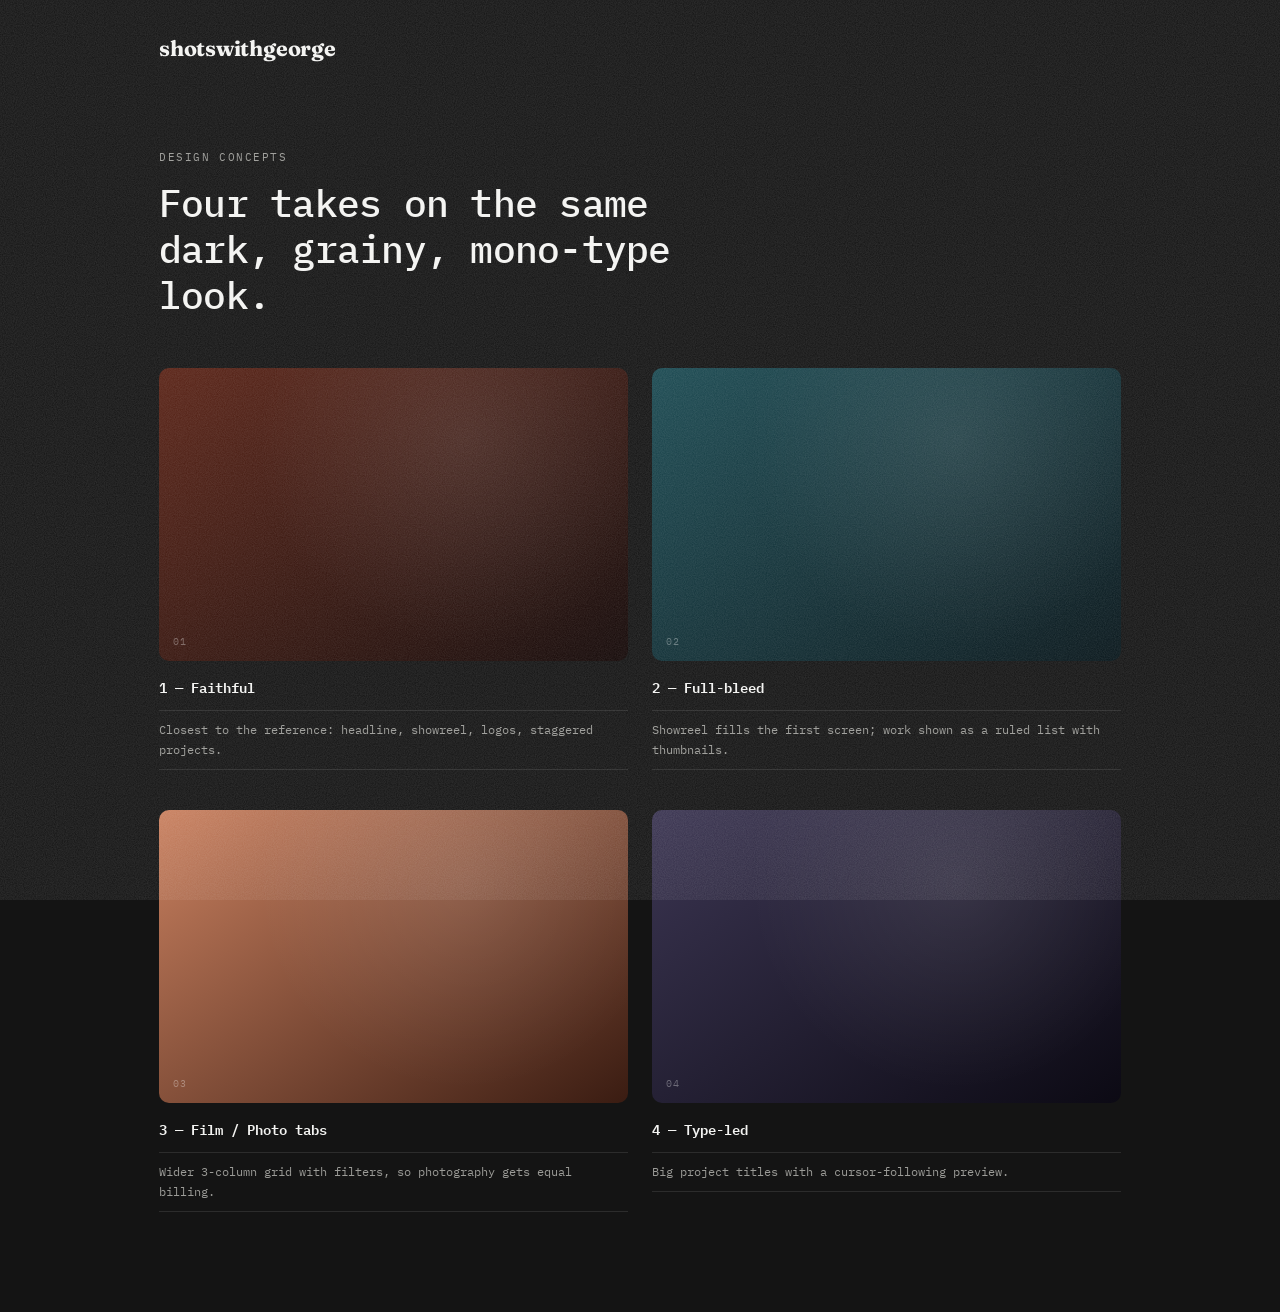
==== index.html @ 09ae3a99 "Rebuild concepts in the Sam Kolder visual language (grainy charcoal, mono type, showreel badge) Co-A" ====
<!doctype html><html lang="en"><head><meta charset="utf-8"><meta name="viewport" content="width=device-width,initial-scale=1"><title>shotswithgeorge — concepts</title><link rel="stylesheet" href="concepts/shared.css"><style>.c{display:grid;grid-template-columns:1fr 1fr;gap:40px 24px;margin:50px 0 100px}.c .ph{aspect-ratio:16/10}@media(max-width:700px){.c{grid-template-columns:1fr}}</style></head><body><div class="wrap"><header class="hdr"><span class="logo">shotswithgeorge</span></header>
<p class="eyebrow" style="margin-top:50px">Design concepts</p><h1 class="lede" style="margin-top:14px">Four takes on the same dark, grainy, mono-type look.</h1>
<div class="c">
<a class="card" href="concepts/1-faithful.html"><div class="ph c1"><em>01</em></div><h3>1 — Faithful</h3><p>Closest to the reference: headline, showreel, logos, staggered projects.</p></a>
<a class="card" href="concepts/2-fullbleed.html"><div class="ph c2"><em>02</em></div><h3>2 — Full-bleed</h3><p>Showreel fills the first screen; work shown as a ruled list with thumbnails.</p></a>
<a class="card" href="concepts/3-tabs.html"><div class="ph c3"><em>03</em></div><h3>3 — Film / Photo tabs</h3><p>Wider 3-column grid with filters, so photography gets equal billing.</p></a>
<a class="card" href="concepts/4-type-led.html"><div class="ph c5"><em>04</em></div><h3>4 — Type-led</h3><p>Big project titles with a cursor-following preview.</p></a></div></div></body></html>
---- concepts/shared.css ----
/* shotswithgeorge – tokens modelled on the Sam Kolder "Cinematic" look */
@import url('https://fonts.googleapis.com/css2?family=IBM+Plex+Mono:wght@400;500;600&family=Fraunces:opsz,wght@9..144,700&display=swap');
:root{
  --bg:#141414; --panel:#1f1f1f; --card:#262626; --fg:#f3f3f1; --muted:#9b9b97; --line:#2c2c2c;
  --accent:#6aadc9; --radius:10px; --mono:'IBM Plex Mono',ui-monospace,monospace; --serif:'Fraunces',Georgia,serif;
  --col:1010px;
}
*{box-sizing:border-box;margin:0;padding:0}
html{scroll-behavior:smooth}
body{background:var(--bg);color:var(--fg);font-family:var(--mono);font-size:14px;line-height:1.6;-webkit-font-smoothing:antialiased;position:relative}
/* film grain over everything */
body::before{content:"";position:fixed;inset:0;pointer-events:none;z-index:100;opacity:.14;mix-blend-mode:screen;
 background-image:url("data:image/svg+xml;utf8,<svg xmlns='http://www.w3.org/2000/svg' width='220' height='220'><filter id='n'><feTurbulence type='fractalNoise' baseFrequency='.9' numOctaves='2' stitchTiles='stitch'/><feColorMatrix values='0 0 0 0 1  0 0 0 0 1  0 0 0 0 1  0 0 0 .9 0'/></filter><rect width='100%' height='100%' filter='url(%23n)'/></svg>")}
a{color:inherit;text-decoration:none}
.wrap{max-width:var(--col);margin:0 auto;padding:0 24px}
.wide{max-width:1280px;margin:0 auto;padding:0 24px}
/* header */
.hdr{position:relative;z-index:20;display:flex;justify-content:space-between;align-items:center;padding:32px 0}
.logo{font-family:var(--serif);font-weight:700;font-size:1.35rem;letter-spacing:-.01em;text-transform:lowercase}
.nav{display:flex;align-items:center;gap:26px}
.nav a{font-size:.72rem;text-transform:uppercase;letter-spacing:.02em;font-weight:500}
.nav a:not(.pill):hover{color:var(--accent)}
.nav .rule{width:60px;height:1px;background:var(--line)}
.pill{background:var(--fg);color:#111;padding:10px 18px;border-radius:6px;font-size:.68rem!important;letter-spacing:.06em!important;transition:.25s}
.pill:hover{background:var(--accent)}
/* type */
.lede{font-size:clamp(1.5rem,3.4vw,2.35rem);line-height:1.22;font-weight:500;letter-spacing:-.02em;max-width:24ch}
.meta{display:flex;align-items:center;gap:22px;color:var(--fg);font-size:.72rem;margin-top:60px;flex-wrap:wrap}
.meta i{display:block;width:60px;height:1px;background:var(--line)}
.eyebrow{font-size:.7rem;text-transform:uppercase;letter-spacing:.14em;color:var(--muted)}
/* media placeholders (swap for <img>/<video>) */
.ph{position:relative;border-radius:var(--radius);overflow:hidden;background:linear-gradient(145deg,var(--c1,#3a1d14),var(--c2,#0c0706))}
.ph::after{content:"";position:absolute;inset:0;background:radial-gradient(circle at 65% 25%,rgba(255,255,255,.09),transparent 55%)}
.ph em{position:absolute;left:14px;bottom:12px;z-index:2;font-style:normal;font-size:.6rem;letter-spacing:.14em;text-transform:uppercase;color:#ffffff55}
.c1{--c1:#5a2316;--c2:#120706}.c2{--c1:#1b4a52;--c2:#07151a}.c3{--c1:#c9805f;--c2:#3a1c12}.c4{--c1:#3a4a3a;--c2:#0c110c}.c5{--c1:#3b3552;--c2:#0c0a14}.c6{--c1:#6a5a3a;--c2:#14100a}
/* showreel badge */
.badge{position:absolute;left:50%;top:50%;width:150px;height:150px;transform:translate(-50%,-50%);z-index:3;display:grid;place-items:center;border-radius:50%;background:var(--accent);box-shadow:0 0 60px rgba(106,173,201,.25);transition:transform .4s}
.reel:hover .badge{transform:translate(-50%,-50%) scale(1.08)}
.badge svg{position:absolute;inset:0;animation:spin 14s linear infinite}
.badge text{font-family:var(--mono);font-size:10.5px;letter-spacing:.17em;fill:#0e2a36;text-transform:uppercase;font-weight:500}
.badge b{width:0;height:0;border-left:11px solid #0e2a36;border-top:7px solid transparent;border-bottom:7px solid transparent;margin-left:3px}
@keyframes spin{to{transform:rotate(360deg)}}
/* logos */
.logos{display:flex;justify-content:center;align-items:center;gap:0;flex-wrap:wrap;padding:100px 0}
.logos span{font-weight:600;letter-spacing:.08em;text-transform:uppercase;font-size:.95rem;padding:0 30px;position:relative}
.logos span+span::before{content:"";position:absolute;left:-18px;top:50%;width:36px;height:1px;background:var(--line)}
/* project cards: image + hairline-ruled meta rows */
.card{display:block}
.card .ph{aspect-ratio:16/9;transition:transform .5s cubic-bezier(.2,.7,.2,1)}
.card:hover .ph{transform:translateY(-4px)}
.card h3{font-weight:600;font-size:.9rem;margin-top:14px;padding-bottom:12px;border-bottom:1px solid var(--line)}
.card p{font-size:.78rem;color:var(--muted);padding:9px 0;border-bottom:1px solid var(--line)}
.stagger{display:grid;grid-template-columns:1fr 1fr;gap:0 60px;align-items:start}
.stagger .card:nth-child(even){margin-top:50px}
.stagger .card{margin-bottom:60px}
/* services */
.svc{display:grid;grid-template-columns:1fr 1fr;gap:16px}
.svc>div{background:var(--panel);border-radius:var(--radius);padding:34px}
.svc h3{font-size:1.15rem;font-weight:600;margin:14px 0 10px;letter-spacing:-.01em}
.svc p{color:var(--muted);font-size:.82rem;margin-bottom:18px}
.svc ul{list-style:none}.svc li{font-size:.78rem;padding:9px 0;border-top:1px solid var(--line);display:flex;gap:10px}
.svc li::before{content:"+";color:var(--accent)}
/* CTA */
.cta{position:relative;border-radius:var(--radius);overflow:hidden;min-height:440px;display:flex;flex-direction:column;justify-content:space-between;align-items:center;text-align:center;padding:44px 24px;--c1:#18444b;--c2:#050e10}
.cta>*{position:relative;z-index:2}
.cta h2{font-size:clamp(1.8rem,4.4vw,3.2rem);font-weight:500;letter-spacing:-.03em;line-height:1.1;margin:18px 0 26px}
.stats{display:flex;gap:30px;align-items:baseline;justify-content:center;flex-wrap:wrap}
.stats b{font-size:1.9rem;font-weight:500;margin-right:10px}.stats span{font-size:.72rem;color:var(--muted)}
.socials{display:flex;justify-content:center;align-items:center;gap:36px;padding:70px 0 90px;font-size:.78rem}
.socials i{width:60px;height:1px;background:var(--line)}
/* footer */
footer{background:var(--panel);padding:56px 0 40px}
.frow{display:flex;justify-content:space-between;align-items:center;gap:20px;flex-wrap:wrap}
.fbox{background:var(--card);border-radius:var(--radius);padding:44px 56px;margin-top:50px;display:flex;justify-content:space-between;align-items:center;font-size:.76rem;flex-wrap:wrap;gap:16px}
.back{position:fixed;left:50%;bottom:16px;transform:translateX(-50%);z-index:120;font-size:.62rem;text-transform:uppercase;letter-spacing:.14em;background:#fff;color:#000;padding:9px 16px;border-radius:99px}
@media(max-width:760px){.stagger,.svc{grid-template-columns:1fr}.stagger .card:nth-child(even){margin-top:0}.nav .rule,.nav a:not(.pill){display:none}.nav a.pill{display:inline-block}.fbox{padding:30px}.logos span+span::before{display:none}}
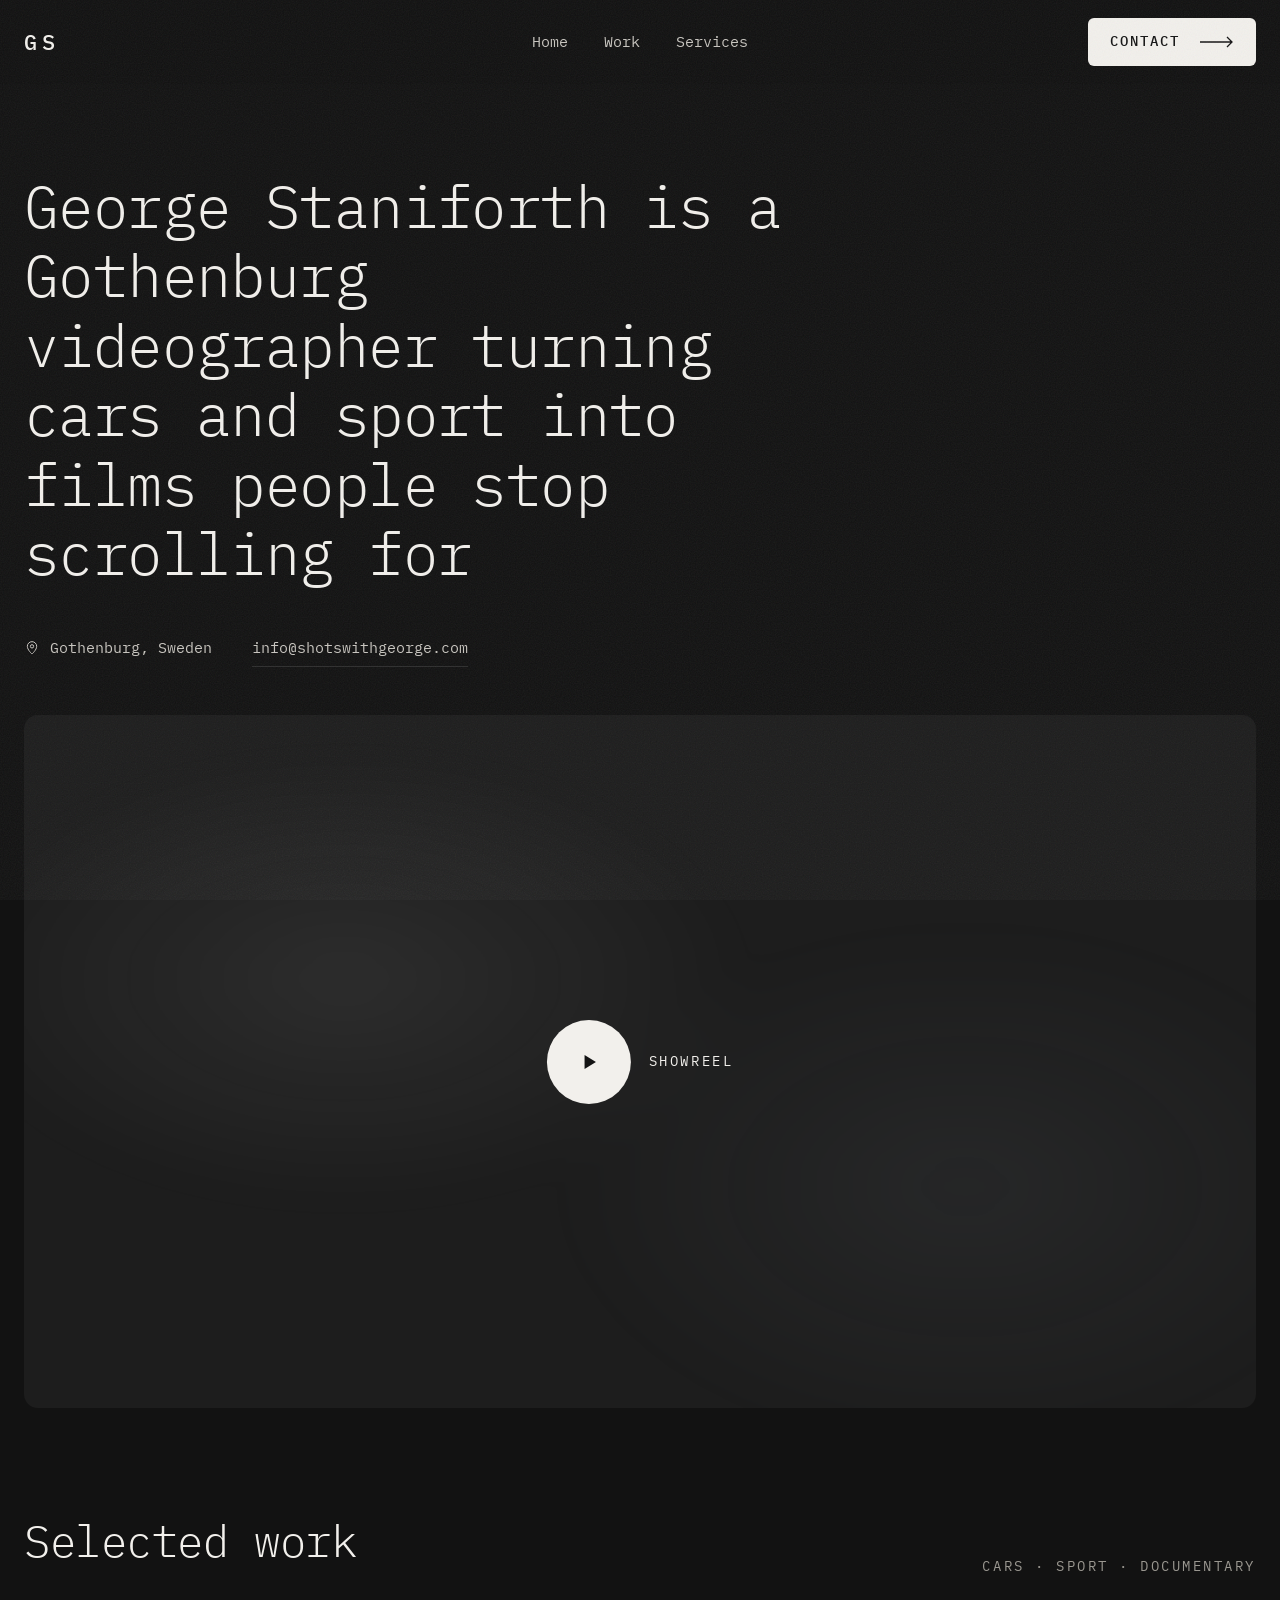
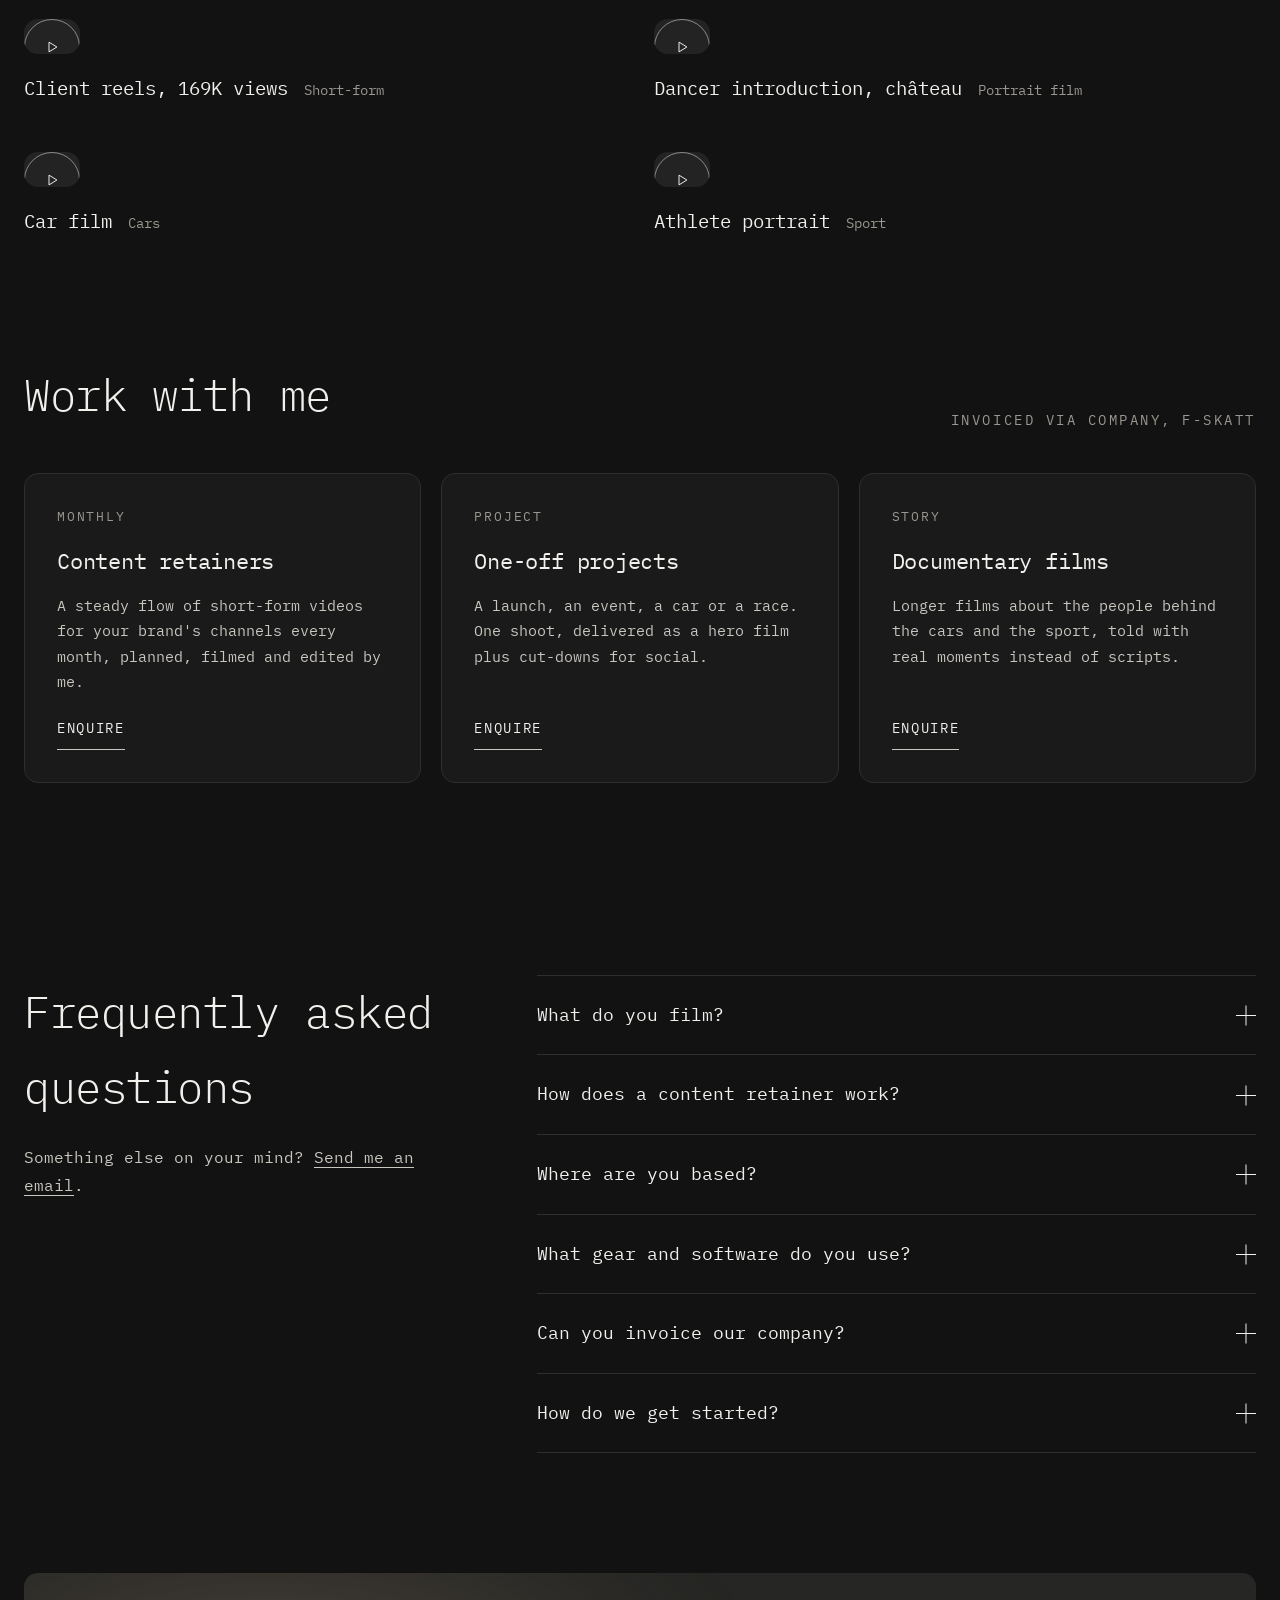
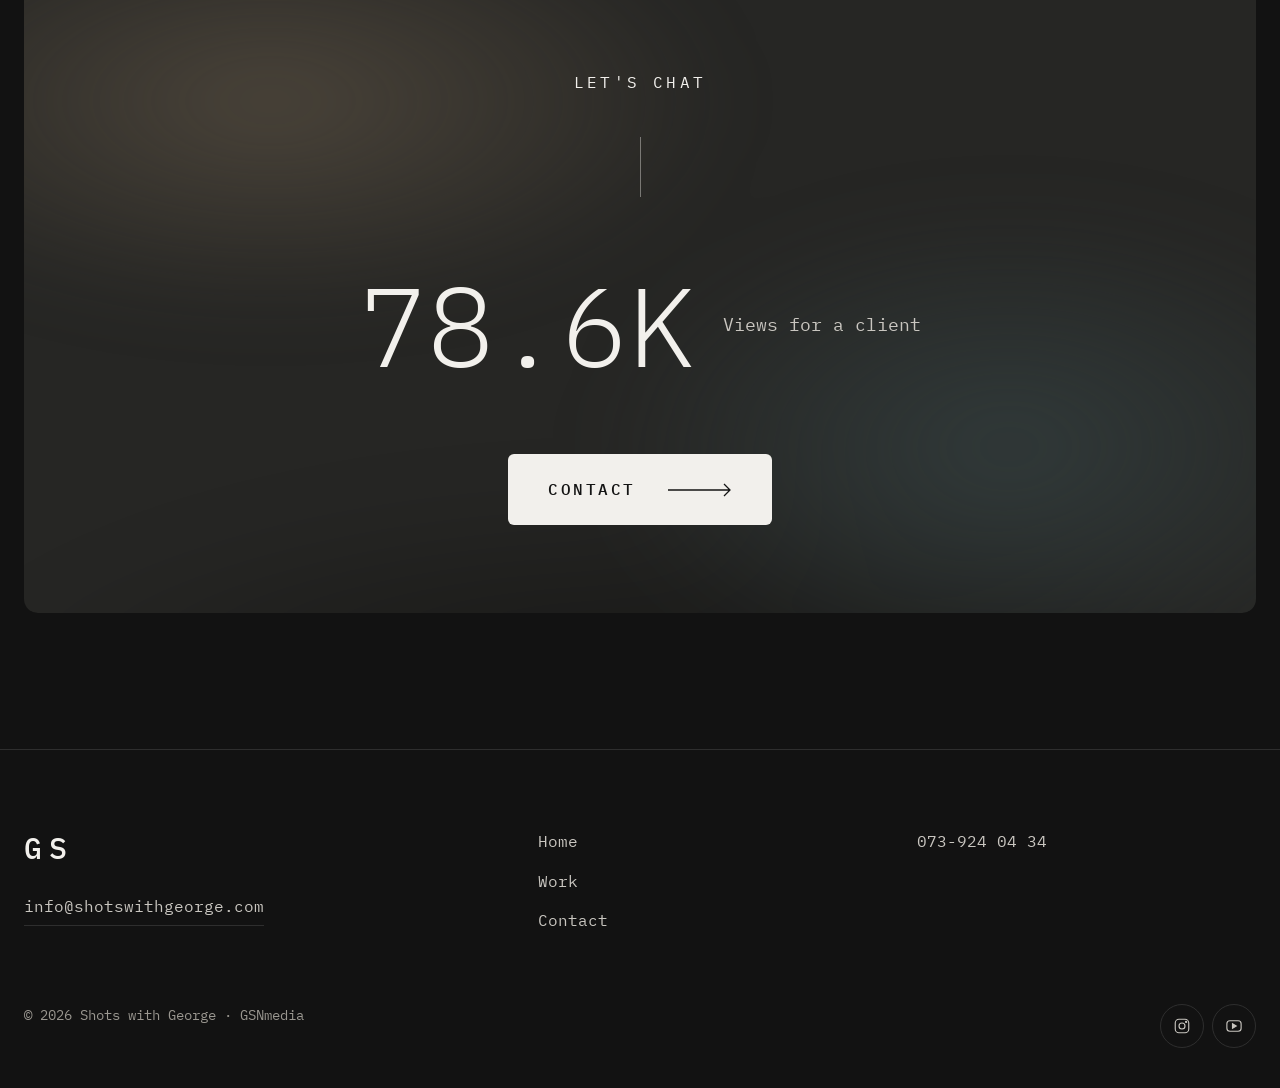
==== commit b5c43353: "Use the chosen design as the site: single-page index.html, remove concept pages Co-Authored-By: Clau" ====
--- a/index.html
+++ b/index.html
@@ -1,7 +1,297 @@
-<!doctype html><html lang="en"><head><meta charset="utf-8"><meta name="viewport" content="width=device-width,initial-scale=1"><title>shotswithgeorge — concepts</title><link rel="stylesheet" href="concepts/shared.css"><style>.c{display:grid;grid-template-columns:1fr 1fr;gap:40px 24px;margin:50px 0 100px}.c .ph{aspect-ratio:16/10}@media(max-width:700px){.c{grid-template-columns:1fr}}</style></head><body><div class="wrap"><header class="hdr"><span class="logo">shotswithgeorge</span></header>
-<p class="eyebrow" style="margin-top:50px">Design concepts</p><h1 class="lede" style="margin-top:14px">Four takes on the same dark, grainy, mono-type look.</h1>
-<div class="c">
-<a class="card" href="concepts/1-faithful.html"><div class="ph c1"><em>01</em></div><h3>1 — Faithful</h3><p>Closest to the reference: headline, showreel, logos, staggered projects.</p></a>
-<a class="card" href="concepts/2-fullbleed.html"><div class="ph c2"><em>02</em></div><h3>2 — Full-bleed</h3><p>Showreel fills the first screen; work shown as a ruled list with thumbnails.</p></a>
-<a class="card" href="concepts/3-tabs.html"><div class="ph c3"><em>03</em></div><h3>3 — Film / Photo tabs</h3><p>Wider 3-column grid with filters, so photography gets equal billing.</p></a>
-<a class="card" href="concepts/4-type-led.html"><div class="ph c5"><em>04</em></div><h3>4 — Type-led</h3><p>Big project titles with a cursor-following preview.</p></a></div></div></body></html>
+<!doctype html>
+<html lang="en">
+<head>
+<meta charset="utf-8">
+<meta name="viewport" content="width=device-width, initial-scale=1, viewport-fit=cover">
+<title>Shots with George — George Staniforth, videographer</title>
+<meta name="description" content="George Staniforth is a videographer in Gothenburg making short-form and documentary films for car and sport brands.">
+<link rel="preconnect" href="https://fonts.googleapis.com">
+<link rel="preconnect" href="https://fonts.gstatic.com" crossorigin>
+<link href="https://fonts.googleapis.com/css2?family=IBM+Plex+Mono:wght@300;400;500&display=swap" rel="stylesheet">
+<style>
+:root{
+  --bg:#121212; --panel:#1a1a1a; --tile:#232323; --line:#2e2e2e;
+  --white:#f2f0ec; --soft:#c9c6c0; --muted:#9a9790;
+  --mono:'IBM Plex Mono', ui-monospace, 'SF Mono', Menlo, Consolas, monospace;
+  --r:14px;
+  box-sizing:border-box;
+  padding-top:env(safe-area-inset-top,0px);
+  padding-bottom:env(safe-area-inset-bottom,0px);
+  color-scheme:dark;
+}
+*,*::before,*::after{box-sizing:inherit}
+html{scroll-behavior:smooth;scroll-padding-top:calc(88px + env(safe-area-inset-top,0px))}
+body{margin:0;background:var(--bg);color:var(--white);font-family:var(--mono);font-weight:400;font-size:16px;line-height:1.7;-webkit-font-smoothing:antialiased}
+/* film grain over the whole page */
+body::before{content:"";position:fixed;inset:0;pointer-events:none;z-index:100;opacity:.07;background-image:url("data:image/svg+xml,%3Csvg xmlns='http://www.w3.org/2000/svg' width='180' height='180'%3E%3Cfilter id='n'%3E%3CfeTurbulence type='fractalNoise' baseFrequency='.85' numOctaves='2'/%3E%3C/filter%3E%3Crect width='100%25' height='100%25' filter='url(%23n)'/%3E%3C/svg%3E")}
+a{color:inherit;text-decoration:none}
+:focus-visible{outline:1px solid var(--white);outline-offset:4px}
+.wrap{width:min(1280px,100% - 48px);margin-inline:auto}
+h1,h2,h3{font-weight:400;margin:0;letter-spacing:-.01em}
+section{padding:96px 0}
+.eyebrow{font-size:14px;letter-spacing:.18em;text-transform:uppercase;color:var(--muted)}
+
+/* header */
+.top{position:sticky;top:0;z-index:40;background:rgba(18,18,18,.88);backdrop-filter:blur(10px);padding-top:env(safe-area-inset-top,0px)}
+.top .wrap{height:84px;display:grid;grid-template-columns:1fr auto 1fr;align-items:center}
+.logo{font-size:22px;font-weight:500;letter-spacing:.24em;justify-self:start}
+.menu{display:flex;gap:36px;font-size:15px}
+.menu a{padding:12px 0;color:var(--soft)}
+.menu a:hover{color:var(--white)}
+.btn-white{justify-self:end;display:inline-flex;align-items:center;gap:20px;min-height:46px;padding:12px 22px;background:var(--white);color:#141414;border-radius:6px;font-size:14px;font-weight:500;letter-spacing:.14em;text-transform:uppercase;transition:gap .25s,background .25s}
+.btn-white:hover{background:#fff;gap:28px}
+@media (max-width:640px){.menu{display:none}.top .wrap{grid-template-columns:1fr auto}}
+
+/* hero statement */
+.hero{padding:88px 0 48px}
+.hero h1{font-size:clamp(30px,4.6vw,60px);line-height:1.18;max-width:22ch;font-weight:300}
+.meta{display:flex;flex-wrap:wrap;gap:16px 40px;margin-top:40px;color:var(--soft);font-size:15px}
+.meta span,.meta a{display:inline-flex;align-items:center;gap:10px;padding:6px 0}
+.meta a{border-bottom:1px solid var(--line)}
+.meta a:hover{border-color:var(--white)}
+
+/* showreel */
+.reel{position:relative;aspect-ratio:16/9;border-radius:var(--r);overflow:hidden;background:#1d1d1d;display:block;width:100%;border:0;padding:0;cursor:pointer;color:var(--white);font:inherit}
+.reel .glow{position:absolute;inset:-10%;background:radial-gradient(40% 40% at 30% 40%,rgba(255,255,255,.07),transparent 70%),radial-gradient(40% 45% at 72% 65%,rgba(150,160,170,.08),transparent 70%);filter:blur(20px)}
+.reel .play{position:absolute;left:50%;top:50%;transform:translate(-50%,-50%);display:flex;align-items:center;gap:18px}
+.reel .circle{width:84px;height:84px;border-radius:50%;background:var(--white);display:grid;place-items:center;transition:transform .3s}
+.reel:hover .circle{transform:scale(1.08)}
+.reel .tag{font-size:14px;letter-spacing:.18em;text-transform:uppercase}
+
+/* work */
+.head{display:flex;justify-content:space-between;align-items:end;gap:24px;margin-bottom:40px;flex-wrap:wrap}
+.head h2{font-size:clamp(30px,3.6vw,44px);font-weight:300}
+.work{display:grid;grid-template-columns:repeat(2,minmax(0,1fr));gap:48px 28px}
+@media (max-width:760px){.work{grid-template-columns:1fr}}
+.card{display:flex;flex-direction:column;gap:18px;background:none;border:0;padding:0;color:inherit;font:inherit;text-align:left;cursor:pointer}
+.thumb{aspect-ratio:16/10;border-radius:var(--r);background:var(--tile);display:grid;place-items:center;overflow:hidden;position:relative}
+.thumb .mini{width:56px;height:56px;border-radius:50%;border:1px solid rgba(242,240,236,.5);display:grid;place-items:center;transition:transform .3s,background .3s}
+.card:hover .mini{transform:scale(1.1);background:rgba(242,240,236,.1)}
+.card-row{display:flex;justify-content:space-between;gap:16px;align-items:baseline}
+.card-row .t{font-size:19px}
+.card-row .c{color:var(--muted);font-size:14px;white-space:nowrap}
+
+/* services */
+.services{display:grid;grid-template-columns:repeat(3,minmax(0,1fr));gap:20px}
+@media (max-width:900px){.services{grid-template-columns:1fr}}
+.svc{background:var(--panel);border:1px solid var(--line);border-radius:var(--r);padding:32px;display:flex;flex-direction:column;gap:14px;min-height:280px}
+.svc .ext{font-size:13px;letter-spacing:.14em;color:var(--muted)}
+.svc h3{font-size:22px}
+.svc p{margin:0;color:var(--soft);flex-grow:1;font-size:15px}
+.svc a{align-self:flex-start;padding:8px 0;border-bottom:1px solid var(--soft);font-size:14px;letter-spacing:.12em;text-transform:uppercase}
+.svc a:hover{border-color:var(--white)}
+
+/* faq */
+.faq-grid{display:grid;grid-template-columns:minmax(0,1fr) minmax(0,1.6fr);gap:64px}
+@media (max-width:900px){.faq-grid{grid-template-columns:1fr;gap:32px}}
+.faq-grid h2{font-size:clamp(30px,3.6vw,44px);font-weight:300}
+.faq-grid .aside p{color:var(--soft);margin:20px 0 0}
+.faq-grid .aside a{border-bottom:1px solid var(--soft)}
+details{border-top:1px solid var(--line)}
+details:last-child{border-bottom:1px solid var(--line)}
+summary{list-style:none;cursor:pointer;display:flex;justify-content:space-between;align-items:center;gap:20px;padding:24px 0;font-size:18px}
+summary::-webkit-details-marker{display:none}
+summary .pm{flex-shrink:0;width:20px;height:20px;position:relative}
+summary .pm::before,summary .pm::after{content:"";position:absolute;left:0;right:0;top:50%;height:1px;background:var(--white);transition:transform .25s}
+summary .pm::after{transform:rotate(90deg)}
+details[open] summary .pm::after{transform:rotate(0)}
+details p{margin:0 0 26px;color:var(--soft);max-width:60ch}
+
+/* let's chat */
+.chat-card{position:relative;overflow:hidden;border-radius:var(--r);min-height:640px;display:flex;flex-direction:column;align-items:center;justify-content:space-between;gap:56px;padding:96px 24px 88px;text-align:center;background:#262624}
+.chat-bg{position:absolute;inset:-10%;background:
+  radial-gradient(45% 40% at 25% 25%,rgba(120,105,85,.45),transparent 70%),
+  radial-gradient(40% 45% at 75% 70%,rgba(60,78,80,.5),transparent 70%),
+  radial-gradient(70% 50% at 50% 110%,rgba(0,0,0,.5),transparent 70%);
+  filter:blur(36px)}
+.chat-card > *:not(.chat-bg){position:relative;z-index:1}
+.chat-top{display:flex;flex-direction:column;align-items:center;gap:40px}
+.chat-label{font-size:16px;letter-spacing:.2em;text-transform:uppercase}
+.chat-line{width:1px;height:60px;background:rgba(242,240,236,.4)}
+.stat{display:flex;align-items:center;justify-content:center;gap:28px;flex-wrap:wrap}
+.num{font-weight:300;font-size:clamp(64px,9vw,112px);line-height:1;font-variant-numeric:tabular-nums}
+.stat-label{font-size:18px;color:var(--soft)}
+.btn-big{display:inline-flex;align-items:center;gap:32px;min-height:56px;padding:22px 40px;background:var(--white);color:#141414;border-radius:6px;font-size:16px;font-weight:500;letter-spacing:.16em;text-transform:uppercase;transition:gap .25s,background .25s}
+.btn-big:hover{background:#fff;gap:40px}
+@media (max-width:600px){.chat-card{min-height:560px;padding:72px 20px 64px}.stat{flex-direction:column;gap:10px}}
+
+/* footer */
+footer{border-top:1px solid var(--line);padding:72px 0 40px;margin-top:40px}
+.foot{display:grid;grid-template-columns:1.4fr 1fr 1fr;gap:40px;align-items:start}
+@media (max-width:760px){.foot{grid-template-columns:1fr}}
+.foot .logo{font-size:30px}
+.foot .mail{display:inline-block;margin-top:16px;color:var(--soft);border-bottom:1px solid var(--line);padding:4px 0}
+.foot .mail:hover{color:var(--white)}
+.foot nav{display:flex;flex-direction:column}
+.foot nav a{padding:6px 0;color:var(--soft)}
+.foot nav a:hover{color:var(--white)}
+.bottom{display:flex;justify-content:space-between;gap:16px;flex-wrap:wrap;margin-top:64px;color:var(--muted);font-size:14px}
+.social{display:flex;gap:8px}
+.social a{width:44px;height:44px;display:grid;place-items:center;border:1px solid var(--line);border-radius:50%;color:var(--soft)}
+.social a:hover{color:var(--white);border-color:var(--white)}
+
+/* player */
+dialog{background:var(--bg);color:var(--white);border:1px solid var(--line);border-radius:var(--r);padding:0;width:min(1000px,92vw);font-family:var(--mono)}
+dialog::backdrop{background:rgba(0,0,0,.85)}
+.bar{display:flex;justify-content:space-between;align-items:center;padding:8px 8px 8px 22px}
+.x{background:none;border:0;color:var(--white);width:44px;height:44px;cursor:pointer;font-size:26px}
+.screen{aspect-ratio:16/9;background:var(--tile);display:grid;place-items:center;color:var(--muted);padding:24px;text-align:center}
+</style>
+</head>
+<body id="top">
+
+<header class="top">
+  <div class="wrap">
+    <a class="logo" href="#top" aria-label="Shots with George, home">GS</a>
+    <nav class="menu"><a href="#top">Home</a><a href="#work">Work</a><a href="#services">Services</a></nav>
+    <a class="btn-white" href="#contact">Contact
+      <svg width="34" height="12" viewBox="0 0 34 12" fill="none" stroke="currentColor" stroke-width="1.3" aria-hidden="true"><path d="M0 6h32M27 1l5 5-5 5"/></svg>
+    </a>
+  </div>
+</header>
+
+<main>
+<div class="hero">
+  <div class="wrap">
+    <h1>George Staniforth is a Gothenburg videographer turning cars and sport into films people stop scrolling for</h1>
+    <div class="meta">
+      <span><svg width="16" height="16" viewBox="0 0 24 24" fill="none" stroke="currentColor" stroke-width="1.5" aria-hidden="true"><path d="M12 21s-7-6.2-7-11.5A7 7 0 0 1 19 9.5C19 14.8 12 21 12 21z"/><circle cx="12" cy="9.5" r="2.5"/></svg>Gothenburg, Sweden</span>
+      <a href="mailto:info@shotswithgeorge.com?subject=Hey%20George">info@shotswithgeorge.com</a>
+    </div>
+  </div>
+</div>
+
+<div class="wrap">
+  <button class="reel" data-film="0" aria-label="Play showreel">
+    <span class="glow" aria-hidden="true"></span>
+    <span class="play"><span class="circle"><svg width="26" height="26" viewBox="0 0 24 24" fill="#141414" aria-hidden="true"><path d="M8 5.5v13l10.5-6.5z"/></svg></span><span class="tag">Showreel</span></span>
+  </button>
+</div>
+
+<section id="work">
+  <div class="wrap">
+    <div class="head"><h2>Selected work</h2><span class="eyebrow">Cars · Sport · Documentary</span></div>
+    <div class="work" id="work-grid"></div>
+  </div>
+</section>
+
+<section id="services" style="padding-top:24px">
+  <div class="wrap">
+    <div class="head"><h2>Work with me</h2><span class="eyebrow">Invoiced via company, F-skatt</span></div>
+    <div class="services">
+      <div class="svc"><span class="ext">MONTHLY</span><h3>Content retainers</h3><p>A steady flow of short-form videos for your brand's channels every month, planned, filmed and edited by me.</p><a href="#contact">Enquire</a></div>
+      <div class="svc"><span class="ext">PROJECT</span><h3>One-off projects</h3><p>A launch, an event, a car or a race. One shoot, delivered as a hero film plus cut-downs for social.</p><a href="#contact">Enquire</a></div>
+      <div class="svc"><span class="ext">STORY</span><h3>Documentary films</h3><p>Longer films about the people behind the cars and the sport, told with real moments instead of scripts.</p><a href="#contact">Enquire</a></div>
+    </div>
+  </div>
+</section>
+
+<section id="faq">
+  <div class="wrap faq-grid">
+    <div class="aside">
+      <h2>Frequently asked questions</h2>
+      <p>Something else on your mind? <a href="mailto:info@shotswithgeorge.com">Send me an email</a>.</p>
+    </div>
+    <div>
+      <details><summary>What do you film?<span class="pm" aria-hidden="true"></span></summary><p>Cars and sport. That means brands, teams, athletes and events, from quick short-form clips to longer documentary-style films.</p></details>
+      <details><summary>How does a content retainer work?<span class="pm" aria-hidden="true"></span></summary><p>We agree on a number of videos per month and a filming schedule. I handle the shooting and editing, and you get finished videos ready to post.</p></details>
+      <details><summary>Where are you based?<span class="pm" aria-hidden="true"></span></summary><p>Gothenburg, Sweden. Get in touch if your project is somewhere else and we'll work it out.</p></details>
+      <details><summary>What gear and software do you use?<span class="pm" aria-hidden="true"></span></summary><p>I shoot on the Fujifilm X-T5 and edit and colour grade everything in DaVinci Resolve.</p></details>
+      <details><summary>Can you invoice our company?<span class="pm" aria-hidden="true"></span></summary><p>Yes. I run a registered business with F-skatt and invoice through the company.</p></details>
+      <details><summary>How do we get started?<span class="pm" aria-hidden="true"></span></summary><p>Send an email to info@shotswithgeorge.com with what you have in mind and when you need it. I'll reply with ideas and a price.</p></details>
+    </div>
+  </div>
+</section>
+
+<section id="contact" style="padding-top:24px">
+  <div class="wrap">
+    <div class="chat-card">
+      <div class="chat-bg" aria-hidden="true"></div>
+      <div class="chat-top"><span class="chat-label">Let's chat</span><span class="chat-line" aria-hidden="true"></span></div>
+      <div class="stat"><span class="num" id="views" data-target="169000">169K</span><span class="stat-label">Views for a client</span></div>
+      <a class="btn-big" href="mailto:info@shotswithgeorge.com?subject=Video%20enquiry">Contact
+        <svg width="64" height="14" viewBox="0 0 64 14" fill="none" stroke="currentColor" stroke-width="1.3" aria-hidden="true"><path d="M0 7h62M56 1l6 6-6 6"/></svg>
+      </a>
+    </div>
+  </div>
+</section>
+</main>
+
+<footer>
+  <div class="wrap">
+    <div class="foot">
+      <div><div class="logo">GS</div><a class="mail" href="mailto:info@shotswithgeorge.com">info@shotswithgeorge.com</a></div>
+      <nav aria-label="Footer"><a href="#top">Home</a><a href="#work">Work</a><a href="#contact">Contact</a></nav>
+      <nav aria-label="Phone"><a href="tel:+46739240434">073-924 04 34</a></nav>
+    </div>
+    <div class="bottom">
+      <span>© 2026 Shots with George · GSNmedia</span>
+      <div class="social">
+        <a href="https://www.instagram.com/shotswithgeorge/" target="_blank" rel="noopener" aria-label="Instagram"><svg width="18" height="18" viewBox="0 0 24 24" fill="none" stroke="currentColor" stroke-width="1.5"><rect x="3" y="3" width="18" height="18" rx="5"/><circle cx="12" cy="12" r="4"/><circle cx="17.5" cy="6.5" r=".8" fill="currentColor"/></svg></a>
+        <a href="https://www.youtube.com/" target="_blank" rel="noopener" aria-label="YouTube"><svg width="20" height="18" viewBox="0 0 24 24" fill="none" stroke="currentColor" stroke-width="1.5"><rect x="2.5" y="5" width="19" height="14" rx="4"/><path d="M10 9v6l5-3z" fill="currentColor"/></svg></a>
+      </div>
+    </div>
+  </div>
+</footer>
+
+<dialog id="player">
+  <div class="bar"><span id="ptitle"></span><button class="x" id="close" aria-label="Close">×</button></div>
+  <div class="screen" id="screen"></div>
+</dialog>
+
+<script>
+// Add a YouTube video ID to "yt" to make a film play.
+const films=[
+  {title:"Showreel 2026",kind:"Reel",yt:""},
+  {title:"Client reels, 169K views",kind:"Short-form",yt:""},
+  {title:"Dancer introduction, château",kind:"Portrait film",yt:""},
+  {title:"Car film",kind:"Cars",yt:""},
+  {title:"Athlete portrait",kind:"Sport",yt:""}
+];
+const mini='<span class="mini"><svg width="18" height="18" viewBox="0 0 24 24" fill="none" stroke="#f2f0ec" stroke-width="1.3" stroke-linejoin="round"><path d="M8 5.5v13l10.5-6.5z"/></svg></span>';
+const grid=document.getElementById('work-grid');
+films.slice(1).forEach((f,i)=>{
+  const b=document.createElement('button');b.className='card';b.dataset.film=i+1;
+  b.innerHTML=`<div class="thumb">${mini}</div><div class="card-row"><span class="t"></span><span class="c"></span></div>`;
+  b.querySelector('.t').textContent=f.title;b.querySelector('.c').textContent=f.kind;
+  grid.appendChild(b);
+});
+const dlg=document.getElementById('player'),screen=document.getElementById('screen');
+document.addEventListener('click',e=>{
+  const t=e.target.closest('[data-film]');if(!t)return;
+  const f=films[+t.dataset.film];
+  document.getElementById('ptitle').textContent=f.title;screen.innerHTML='';
+  if(f.yt){const fr=document.createElement('iframe');fr.src='https://www.youtube.com/embed/'+encodeURIComponent(f.yt)+'?autoplay=1';fr.allow='autoplay; fullscreen';fr.style.cssText='width:100%;height:100%;border:0';screen.style.padding='0';screen.appendChild(fr);}
+  else{screen.style.padding='24px';screen.textContent='This film is coming soon.';}
+  dlg.showModal();
+});
+const closeIt=()=>{dlg.close();screen.innerHTML='';};
+document.getElementById('close').addEventListener('click',closeIt);
+dlg.addEventListener('click',e=>{if(e.target===dlg)closeIt();});
+dlg.addEventListener('close',()=>{screen.innerHTML='';});
+
+// views count: quick to 149K, then the last 20K over 10 seconds
+const views=document.getElementById('views');
+const fmt=(n,done)=>done?Math.round(n/1000)+'K':n>=1000?(n/1000).toFixed(1)+'K':String(n);
+let counted=false;
+function runCount(){
+  if(counted)return;counted=true;
+  const target=+views.dataset.target,slowFrom=Math.max(target-20000,0),fastDur=1200,slowDur=10000,start=performance.now();
+  const step=t=>{
+    const el=t-start;let n,done=false;
+    if(el<fastDur){n=slowFrom*(el/fastDur);}
+    else{const p=Math.min((el-fastDur)/slowDur,1);n=slowFrom+(target-slowFrom)*(1-Math.pow(1-p,3));done=p===1;}
+    views.textContent=fmt(Math.round(n),done);if(!done)requestAnimationFrame(step);
+  };
+  requestAnimationFrame(step);
+}
+views.textContent='0';
+const card=document.querySelector('.chat-card');
+if('IntersectionObserver' in window){
+  const io=new IntersectionObserver(es=>{if(es.some(e=>e.isIntersecting)){io.disconnect();runCount();}},{threshold:0,rootMargin:'0px 0px -25% 0px'});
+  io.observe(card);
+}else{runCount();}
+addEventListener('scroll',()=>{if(counted)return;const r=card.getBoundingClientRect();if(r.top<innerHeight*.75&&r.bottom>0)runCount();},{passive:true});
+</script>
+</body>
+</html>
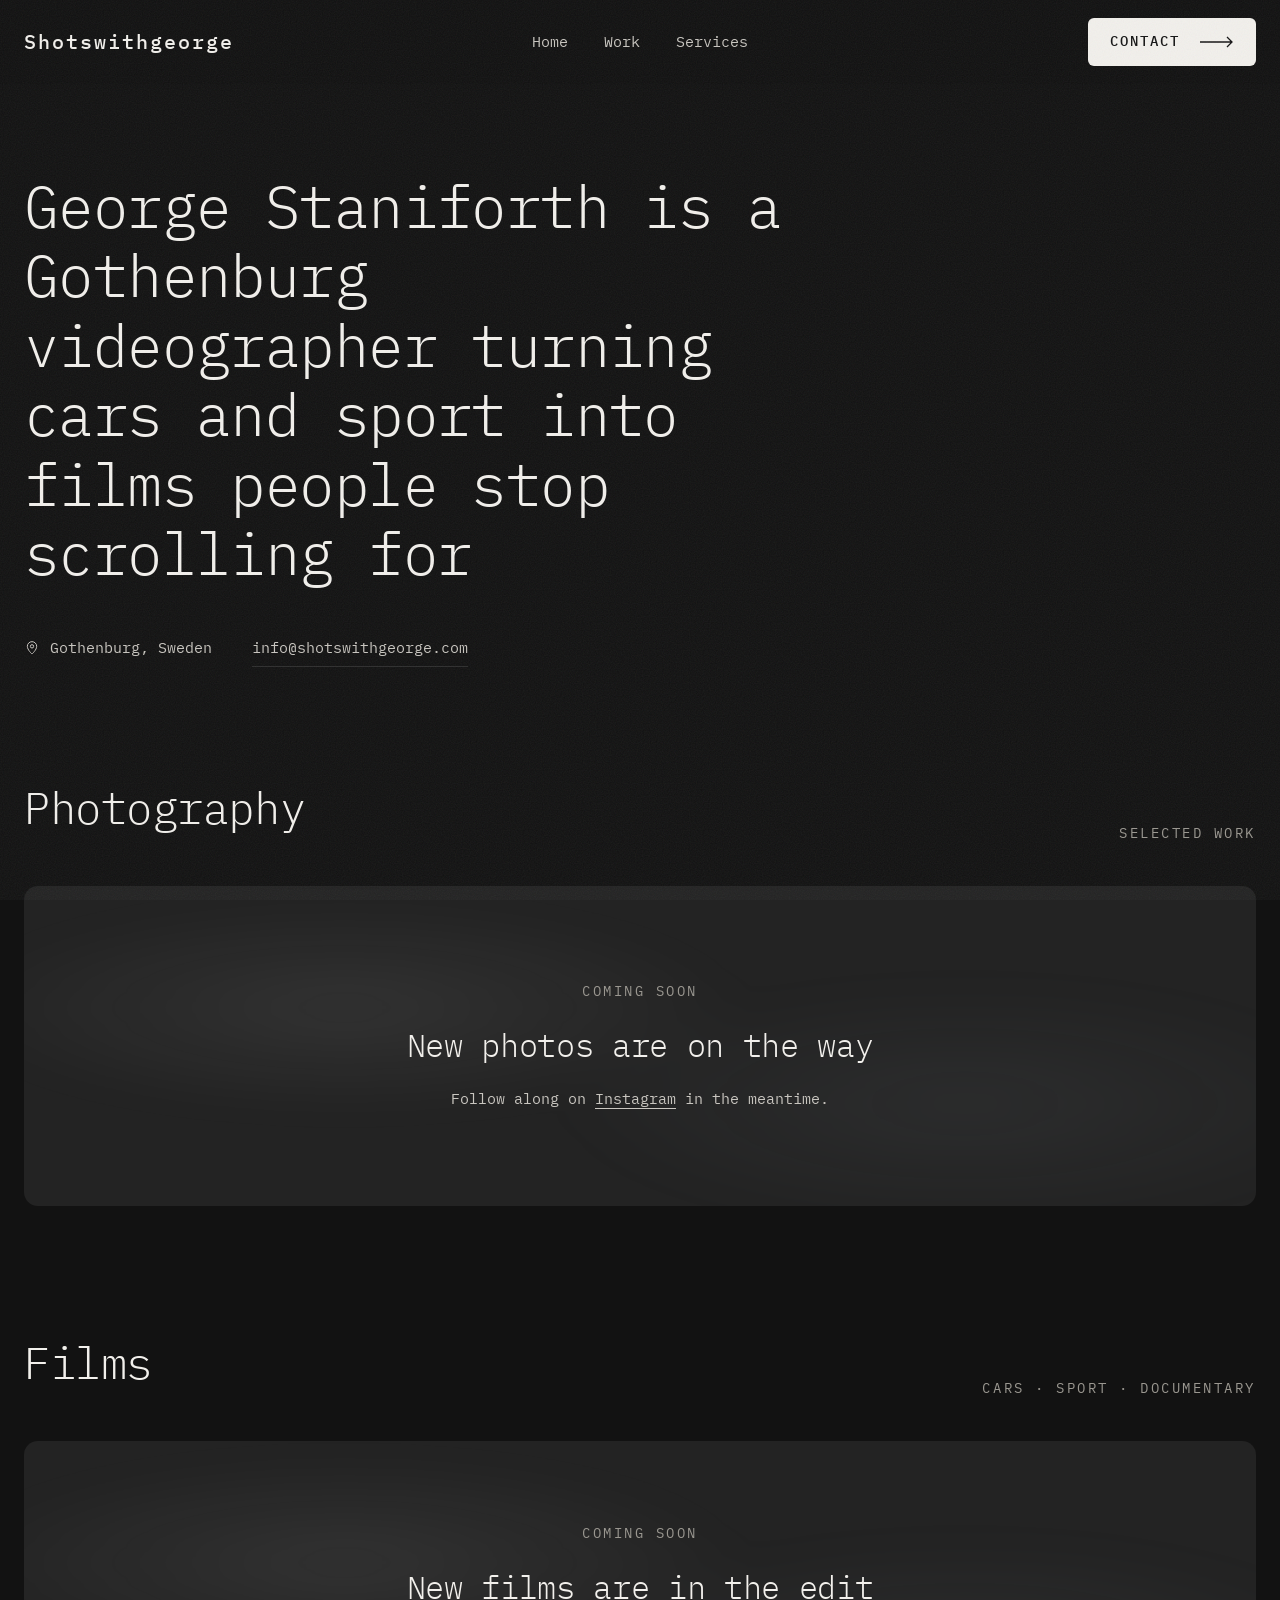
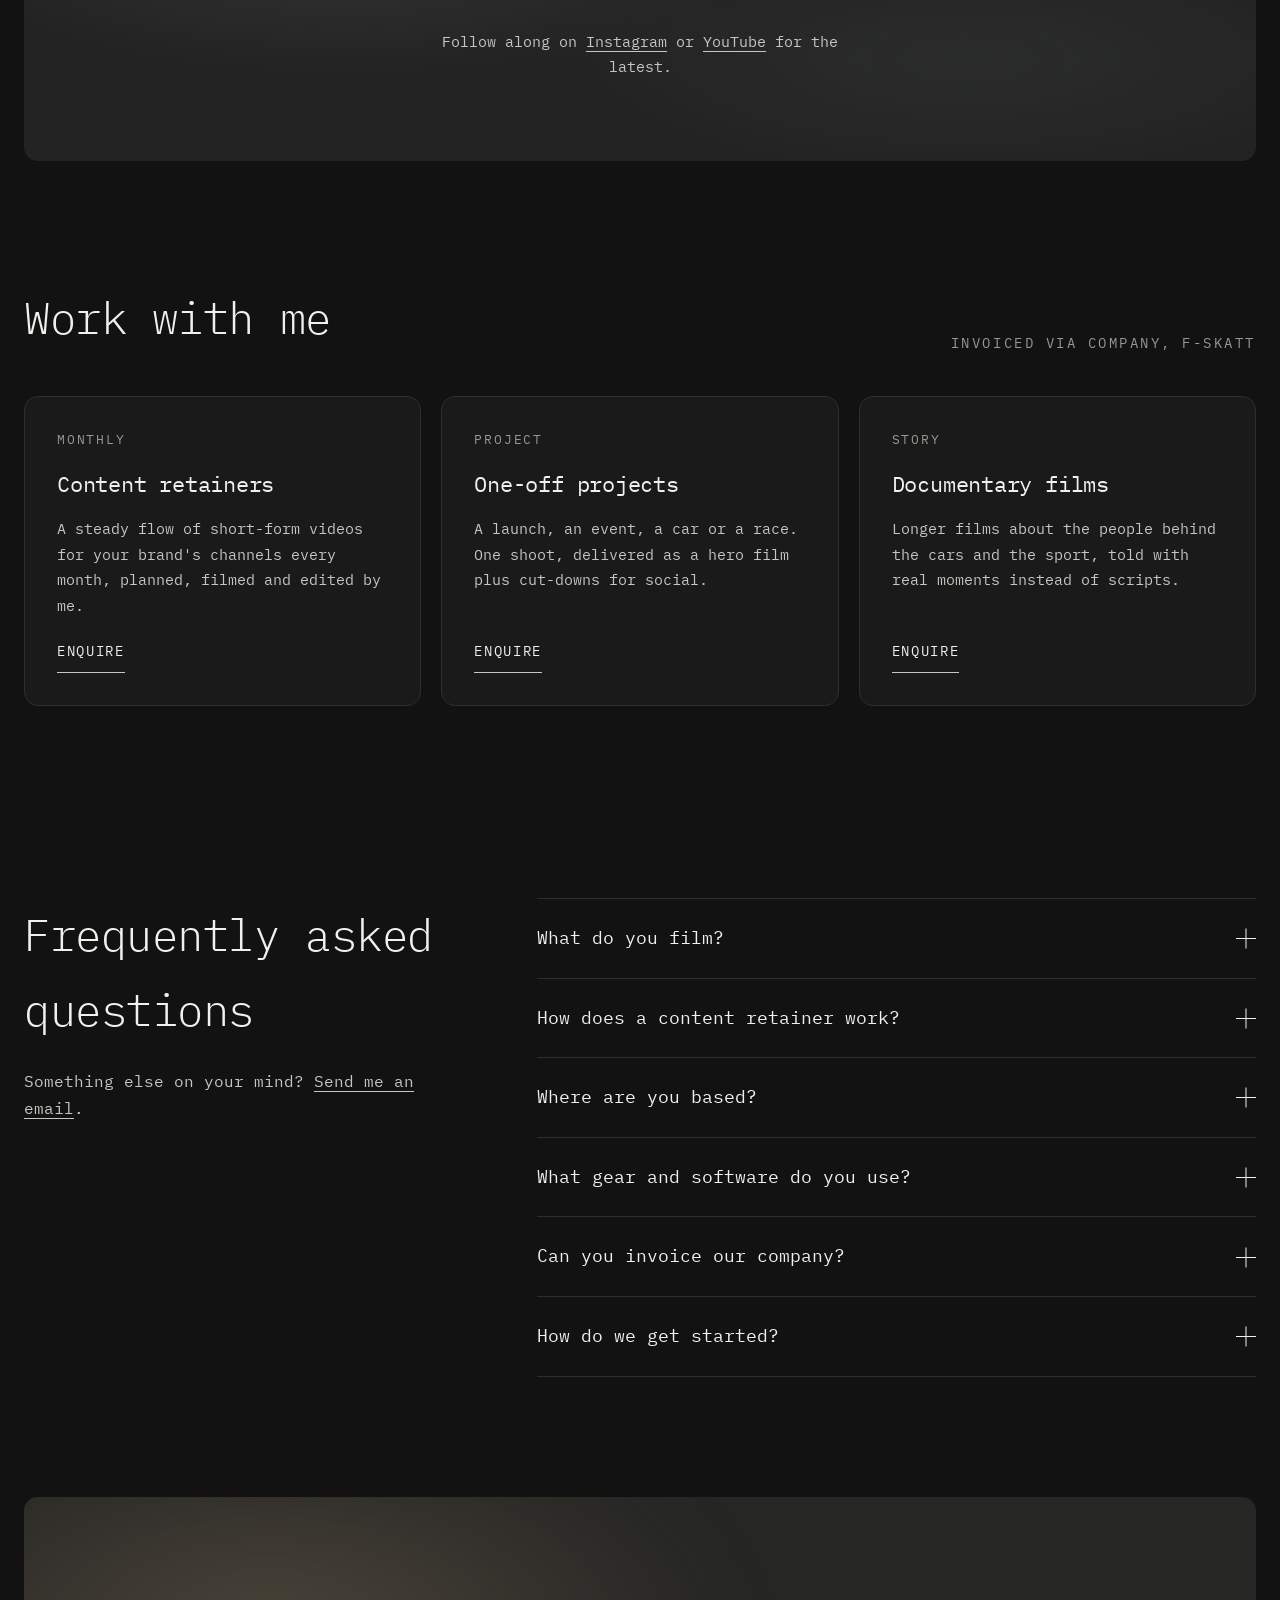
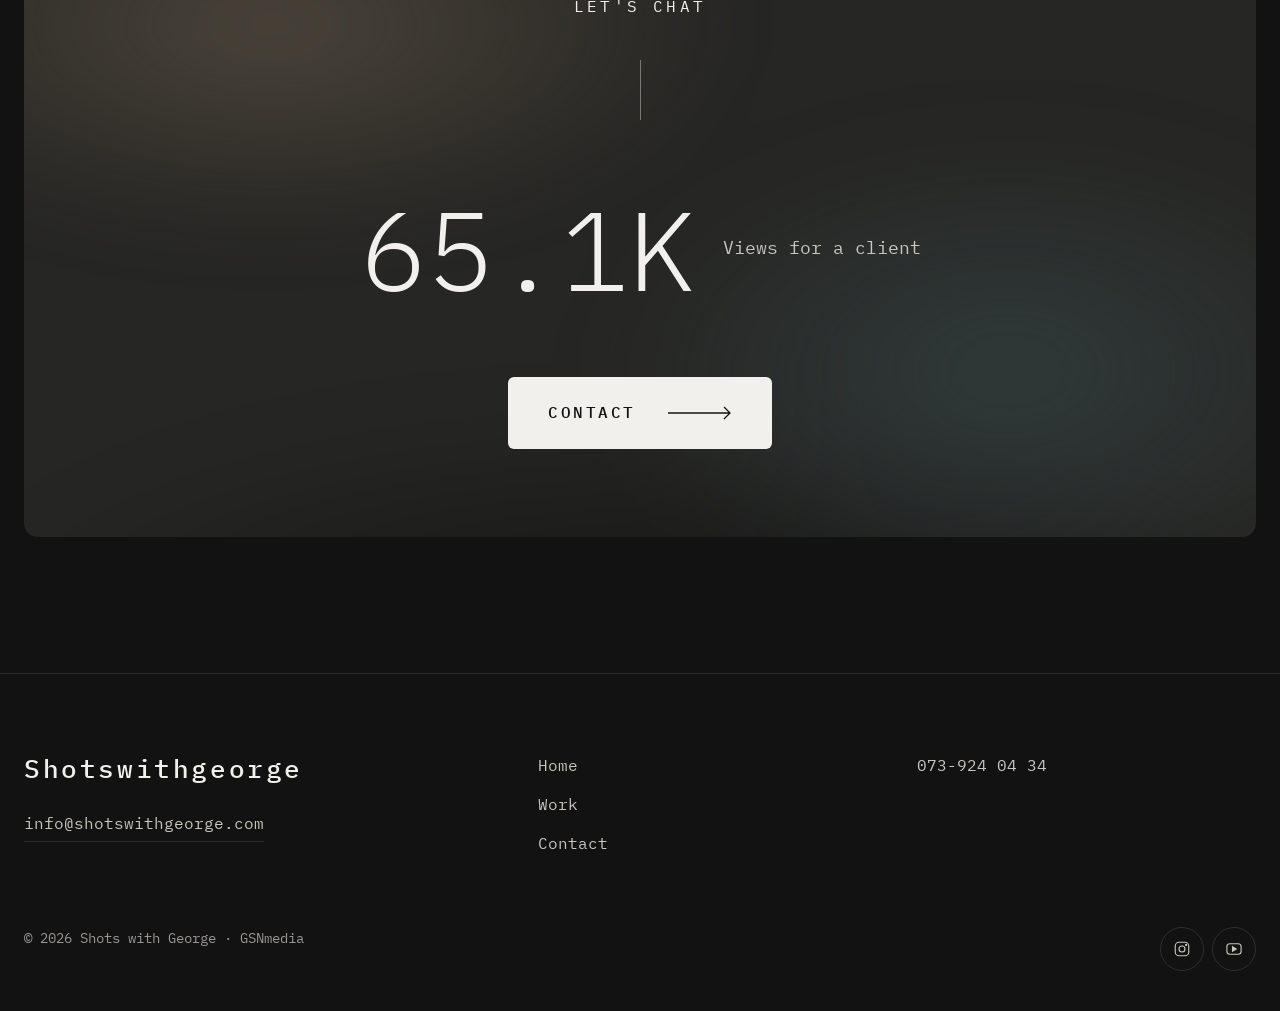
==== commit 901a6d17: "Wordmark logo, YouTube link, photo gallery with viewer, videos shown as coming soon Co-Authored-By: " ====
--- a/index.html
+++ b/index.html
@@ -25,6 +25,7 @@
 /* film grain over the whole page */
 body::before{content:"";position:fixed;inset:0;pointer-events:none;z-index:100;opacity:.07;background-image:url("data:image/svg+xml,%3Csvg xmlns='http://www.w3.org/2000/svg' width='180' height='180'%3E%3Cfilter id='n'%3E%3CfeTurbulence type='fractalNoise' baseFrequency='.85' numOctaves='2'/%3E%3C/filter%3E%3Crect width='100%25' height='100%25' filter='url(%23n)'/%3E%3C/svg%3E")}
 a{color:inherit;text-decoration:none}
+[hidden]{display:none!important}
 :focus-visible{outline:1px solid var(--white);outline-offset:4px}
 .wrap{width:min(1280px,100% - 48px);margin-inline:auto}
 h1,h2,h3{font-weight:400;margin:0;letter-spacing:-.01em}
@@ -34,13 +35,14 @@
 /* header */
 .top{position:sticky;top:0;z-index:40;background:rgba(18,18,18,.88);backdrop-filter:blur(10px);padding-top:env(safe-area-inset-top,0px)}
 .top .wrap{height:84px;display:grid;grid-template-columns:1fr auto 1fr;align-items:center}
-.logo{font-size:22px;font-weight:500;letter-spacing:.24em;justify-self:start}
+.logo{font-size:20px;font-weight:500;letter-spacing:.1em;justify-self:start}
 .menu{display:flex;gap:36px;font-size:15px}
 .menu a{padding:12px 0;color:var(--soft)}
 .menu a:hover{color:var(--white)}
 .btn-white{justify-self:end;display:inline-flex;align-items:center;gap:20px;min-height:46px;padding:12px 22px;background:var(--white);color:#141414;border-radius:6px;font-size:14px;font-weight:500;letter-spacing:.14em;text-transform:uppercase;transition:gap .25s,background .25s}
 .btn-white:hover{background:#fff;gap:28px}
-@media (max-width:640px){.menu{display:none}.top .wrap{grid-template-columns:1fr auto}}
+@media (max-width:640px){.menu{display:none}.top .wrap{grid-template-columns:1fr auto}.logo{font-size:16px;letter-spacing:.06em}.btn-white{padding:12px 16px;gap:12px}}
+@media (max-width:420px){.btn-white svg{display:none}}
 
 /* hero statement */
 .hero{padding:88px 0 48px}
@@ -70,6 +72,23 @@
 .card-row{display:flex;justify-content:space-between;gap:16px;align-items:baseline}
 .card-row .t{font-size:19px}
 .card-row .c{color:var(--muted);font-size:14px;white-space:nowrap}
+
+/* photography */
+.photos{columns:3;column-gap:20px}
+@media (max-width:900px){.photos{columns:2;column-gap:12px}}
+.photo{display:block;width:100%;margin:0 0 20px;padding:0;border:0;border-radius:var(--r);overflow:hidden;background:var(--tile);cursor:zoom-in;break-inside:avoid}
+@media (max-width:900px){.photo{margin-bottom:12px}}
+.photo img{display:block;width:100%;height:auto;transition:transform .6s cubic-bezier(.2,.7,.2,1)}
+.photo:hover img{transform:scale(1.03)}
+
+/* coming soon */
+.soon{position:relative;overflow:hidden;border-radius:var(--r);background:var(--tile);min-height:320px;display:flex;flex-direction:column;align-items:center;justify-content:center;gap:14px;padding:48px 24px;text-align:center}
+.soon::before{content:"";position:absolute;inset:-10%;background:radial-gradient(40% 40% at 30% 40%,rgba(255,255,255,.07),transparent 70%),radial-gradient(40% 45% at 72% 65%,rgba(150,160,170,.08),transparent 70%);filter:blur(20px)}
+.soon>*{position:relative}
+.soon .t{font-size:clamp(22px,3vw,32px);font-weight:300}
+.soon p{margin:0;color:var(--soft);max-width:46ch;font-size:15px}
+.soon p a{border-bottom:1px solid var(--soft)}
+.soon p a:hover{border-color:var(--white)}
 
 /* services */
 .services{display:grid;grid-template-columns:repeat(3,minmax(0,1fr));gap:20px}
@@ -119,7 +138,7 @@
 footer{border-top:1px solid var(--line);padding:72px 0 40px;margin-top:40px}
 .foot{display:grid;grid-template-columns:1.4fr 1fr 1fr;gap:40px;align-items:start}
 @media (max-width:760px){.foot{grid-template-columns:1fr}}
-.foot .logo{font-size:30px}
+.foot .logo{font-size:26px}
 .foot .mail{display:inline-block;margin-top:16px;color:var(--soft);border-bottom:1px solid var(--line);padding:4px 0}
 .foot .mail:hover{color:var(--white)}
 .foot nav{display:flex;flex-direction:column}
@@ -136,13 +155,26 @@
 .bar{display:flex;justify-content:space-between;align-items:center;padding:8px 8px 8px 22px}
 .x{background:none;border:0;color:var(--white);width:44px;height:44px;cursor:pointer;font-size:26px}
 .screen{aspect-ratio:16/9;background:var(--tile);display:grid;place-items:center;color:var(--muted);padding:24px;text-align:center}
+
+/* photo viewer */
+#lightbox{width:100vw;max-width:none;height:100vh;height:100dvh;max-height:none;margin:0;border:0;border-radius:0;background:#0b0b0b}
+#lightbox[open]{display:flex;flex-direction:column}
+#lightbox::backdrop{background:#000}
+.lb-top{flex:none;display:flex;justify-content:space-between;align-items:center;padding:8px 8px 8px 24px}
+.lb-stage{position:relative;flex:1;min-height:0;display:flex;align-items:center;justify-content:center;padding:0 16px;overflow:hidden}
+.lb-stage img{display:block;min-width:0;min-height:0;max-width:100%;max-height:100%;object-fit:contain;border-radius:6px;opacity:0;transition:opacity .25s}
+.lb-stage img.on{opacity:1}
+.lb-nav{position:absolute;top:50%;transform:translateY(-50%);width:48px;height:48px;border-radius:50%;border:1px solid rgba(242,240,236,.35);background:rgba(18,18,18,.6);backdrop-filter:blur(6px);color:var(--white);cursor:pointer;display:grid;place-items:center;padding:0}
+.lb-nav:hover{border-color:var(--white)}
+.lb-prev{left:20px}.lb-next{right:20px}
+.lb-cap{flex:none;min-height:56px;padding:12px 24px 20px;text-align:center;color:var(--muted);font-size:14px}
 </style>
 </head>
 <body id="top">
 
 <header class="top">
   <div class="wrap">
-    <a class="logo" href="#top" aria-label="Shots with George, home">GS</a>
+    <a class="logo" href="#top" aria-label="Shots with George, home">Shotswithgeorge</a>
     <nav class="menu"><a href="#top">Home</a><a href="#work">Work</a><a href="#services">Services</a></nav>
     <a class="btn-white" href="#contact">Contact
       <svg width="34" height="12" viewBox="0 0 34 12" fill="none" stroke="currentColor" stroke-width="1.3" aria-hidden="true"><path d="M0 6h32M27 1l5 5-5 5"/></svg>
@@ -161,16 +193,33 @@
   </div>
 </div>
 
-<div class="wrap">
+<div class="wrap" id="reel-wrap" hidden>
   <button class="reel" data-film="0" aria-label="Play showreel">
     <span class="glow" aria-hidden="true"></span>
     <span class="play"><span class="circle"><svg width="26" height="26" viewBox="0 0 24 24" fill="#141414" aria-hidden="true"><path d="M8 5.5v13l10.5-6.5z"/></svg></span><span class="tag">Showreel</span></span>
   </button>
 </div>
 
-<section id="work">
-  <div class="wrap">
-    <div class="head"><h2>Selected work</h2><span class="eyebrow">Cars · Sport · Documentary</span></div>
+<section id="work" style="padding-top:56px">
+  <div class="wrap">
+    <div class="head"><h2>Photography</h2><span class="eyebrow">Selected work</span></div>
+    <div class="photos" id="photo-grid"></div>
+    <div class="soon" id="photos-soon">
+      <span class="eyebrow">Coming soon</span>
+      <h3 class="t">New photos are on the way</h3>
+      <p>Follow along on <a href="https://www.instagram.com/shotswithgeorge/" target="_blank" rel="noopener">Instagram</a> in the meantime.</p>
+    </div>
+  </div>
+</section>
+
+<section id="films" style="padding-top:24px">
+  <div class="wrap">
+    <div class="head"><h2>Films</h2><span class="eyebrow">Cars · Sport · Documentary</span></div>
+    <div class="soon" id="films-soon">
+      <span class="eyebrow">Coming soon</span>
+      <h3 class="t">New films are in the edit</h3>
+      <p>Follow along on <a href="https://www.instagram.com/shotswithgeorge/" target="_blank" rel="noopener">Instagram</a> or <a href="https://www.youtube.com/@shotswithgeorge/featured" target="_blank" rel="noopener">YouTube</a> for the latest.</p>
+    </div>
     <div class="work" id="work-grid"></div>
   </div>
 </section>
@@ -220,7 +269,7 @@
 <footer>
   <div class="wrap">
     <div class="foot">
-      <div><div class="logo">GS</div><a class="mail" href="mailto:info@shotswithgeorge.com">info@shotswithgeorge.com</a></div>
+      <div><div class="logo">Shotswithgeorge</div><a class="mail" href="mailto:info@shotswithgeorge.com">info@shotswithgeorge.com</a></div>
       <nav aria-label="Footer"><a href="#top">Home</a><a href="#work">Work</a><a href="#contact">Contact</a></nav>
       <nav aria-label="Phone"><a href="tel:+46739240434">073-924 04 34</a></nav>
     </div>
@@ -228,7 +277,7 @@
       <span>© 2026 Shots with George · GSNmedia</span>
       <div class="social">
         <a href="https://www.instagram.com/shotswithgeorge/" target="_blank" rel="noopener" aria-label="Instagram"><svg width="18" height="18" viewBox="0 0 24 24" fill="none" stroke="currentColor" stroke-width="1.5"><rect x="3" y="3" width="18" height="18" rx="5"/><circle cx="12" cy="12" r="4"/><circle cx="17.5" cy="6.5" r=".8" fill="currentColor"/></svg></a>
-        <a href="https://www.youtube.com/" target="_blank" rel="noopener" aria-label="YouTube"><svg width="20" height="18" viewBox="0 0 24 24" fill="none" stroke="currentColor" stroke-width="1.5"><rect x="2.5" y="5" width="19" height="14" rx="4"/><path d="M10 9v6l5-3z" fill="currentColor"/></svg></a>
+        <a href="https://www.youtube.com/@shotswithgeorge/featured" target="_blank" rel="noopener" aria-label="YouTube"><svg width="20" height="18" viewBox="0 0 24 24" fill="none" stroke="currentColor" stroke-width="1.5"><rect x="2.5" y="5" width="19" height="14" rx="4"/><path d="M10 9v6l5-3z" fill="currentColor"/></svg></a>
       </div>
     </div>
   </div>
@@ -239,27 +288,60 @@
   <div class="screen" id="screen"></div>
 </dialog>
 
+<dialog id="lightbox" aria-label="Photo viewer">
+  <div class="lb-top"><span class="eyebrow" id="lb-count"></span><button class="x" id="lb-close" aria-label="Close">×</button></div>
+  <div class="lb-stage">
+    <button class="lb-nav lb-prev" aria-label="Previous photo"><svg width="22" height="12" viewBox="0 0 34 12" fill="none" stroke="currentColor" stroke-width="1.3" aria-hidden="true"><path d="M34 6H2M7 1L2 6l5 5"/></svg></button>
+    <img id="lb-img" alt="">
+    <button class="lb-nav lb-next" aria-label="Next photo"><svg width="22" height="12" viewBox="0 0 34 12" fill="none" stroke="currentColor" stroke-width="1.3" aria-hidden="true"><path d="M0 6h32M27 1l5 5-5 5"/></svg></button>
+  </div>
+  <div class="lb-cap" id="lb-cap"></div>
+</dialog>
+
 <script>
-// Add a YouTube video ID to "yt" to make a film play.
+// PHOTOS: put the image files in a "photos" folder and add one line per photo.
+//   src = the large image (opens in the viewer), thumb = optional smaller copy for the grid,
+//   w / h = pixel size (stops the page jumping while images load), alt = short description.
+const photos=[
+  // {src:"photos/01.jpg",thumb:"photos/thumbs/01.jpg",w:2000,h:1333,alt:"Describe the photo"},
+];
+
+// VIDEOS: while there are none, the page shows "coming soon".
+//   reel.yt = YouTube video ID of the showreel (it then appears under the intro).
+//   films   = one line per film, yt = YouTube video ID.
+const reel={title:"Showreel 2026",yt:""};
 const films=[
-  {title:"Showreel 2026",kind:"Reel",yt:""},
-  {title:"Client reels, 169K views",kind:"Short-form",yt:""},
-  {title:"Dancer introduction, château",kind:"Portrait film",yt:""},
-  {title:"Car film",kind:"Cars",yt:""},
-  {title:"Athlete portrait",kind:"Sport",yt:""}
+  // {title:"Client reels, 169K views",kind:"Short-form",yt:""},
+  // {title:"Dancer introduction, château",kind:"Portrait film",yt:""},
+  // {title:"Car film",kind:"Cars",yt:""},
+  // {title:"Athlete portrait",kind:"Sport",yt:""},
 ];
+const items=[reel,...films];
 const mini='<span class="mini"><svg width="18" height="18" viewBox="0 0 24 24" fill="none" stroke="#f2f0ec" stroke-width="1.3" stroke-linejoin="round"><path d="M8 5.5v13l10.5-6.5z"/></svg></span>';
 const grid=document.getElementById('work-grid');
-films.slice(1).forEach((f,i)=>{
+films.forEach((f,i)=>{
   const b=document.createElement('button');b.className='card';b.dataset.film=i+1;
   b.innerHTML=`<div class="thumb">${mini}</div><div class="card-row"><span class="t"></span><span class="c"></span></div>`;
   b.querySelector('.t').textContent=f.title;b.querySelector('.c').textContent=f.kind;
   grid.appendChild(b);
 });
+document.getElementById('reel-wrap').hidden=!reel.yt;
+document.getElementById('films-soon').hidden=!!(reel.yt||films.length);
+
+const pgrid=document.getElementById('photo-grid');
+photos.forEach((p,i)=>{
+  const b=document.createElement('button');b.className='photo';b.dataset.photo=i;
+  const im=new Image();im.src=p.thumb||p.src;im.alt=p.alt||'Photo '+(i+1);im.loading='lazy';im.decoding='async';
+  if(p.w&&p.h){im.width=p.w;im.height=p.h;}
+  b.appendChild(im);pgrid.appendChild(b);
+});
+pgrid.hidden=!photos.length;
+document.getElementById('photos-soon').hidden=photos.length>0;
+
 const dlg=document.getElementById('player'),screen=document.getElementById('screen');
 document.addEventListener('click',e=>{
   const t=e.target.closest('[data-film]');if(!t)return;
-  const f=films[+t.dataset.film];
+  const f=items[+t.dataset.film];
   document.getElementById('ptitle').textContent=f.title;screen.innerHTML='';
   if(f.yt){const fr=document.createElement('iframe');fr.src='https://www.youtube.com/embed/'+encodeURIComponent(f.yt)+'?autoplay=1';fr.allow='autoplay; fullscreen';fr.style.cssText='width:100%;height:100%;border:0';screen.style.padding='0';screen.appendChild(fr);}
   else{screen.style.padding='24px';screen.textContent='This film is coming soon.';}
@@ -269,6 +351,33 @@
 document.getElementById('close').addEventListener('click',closeIt);
 dlg.addEventListener('click',e=>{if(e.target===dlg)closeIt();});
 dlg.addEventListener('close',()=>{screen.innerHTML='';});
+
+// photo viewer: click a photo, then arrows / swipe / ← → keys, Esc to close
+const lb=document.getElementById('lightbox'),lbImg=document.getElementById('lb-img'),lbCount=document.getElementById('lb-count'),lbCap=document.getElementById('lb-cap');
+let cur=0;
+const pad=n=>String(n).padStart(2,'0');
+function showPhoto(i){
+  const n=photos.length;cur=(i+n)%n;const p=photos[cur];
+  lbImg.classList.remove('on');lbImg.src=p.src;lbImg.alt=p.alt||'Photo '+(cur+1);
+  lbCount.textContent=pad(cur+1)+' / '+pad(n);lbCap.textContent=p.alt||'';
+  [cur-1,cur+1].forEach(k=>{const q=photos[(k+n)%n];if(q)new Image().src=q.src;});
+}
+const step=d=>showPhoto(cur+d);
+lbImg.addEventListener('load',()=>lbImg.classList.add('on'));
+document.querySelectorAll('.lb-nav').forEach(b=>{b.hidden=photos.length<2;});
+document.querySelector('.lb-prev').addEventListener('click',()=>step(-1));
+document.querySelector('.lb-next').addEventListener('click',()=>step(1));
+pgrid.addEventListener('click',e=>{
+  const b=e.target.closest('[data-photo]');if(!b)return;
+  showPhoto(+b.dataset.photo);lb.showModal();document.documentElement.style.overflow='hidden';
+});
+document.getElementById('lb-close').addEventListener('click',()=>lb.close());
+lb.addEventListener('click',e=>{if(e.target===lb||e.target.classList.contains('lb-stage'))lb.close();});
+lb.addEventListener('close',()=>{document.documentElement.style.overflow='';lbImg.classList.remove('on');lbImg.removeAttribute('src');});
+document.addEventListener('keydown',e=>{if(!lb.open||photos.length<2)return;if(e.key==='ArrowRight')step(1);else if(e.key==='ArrowLeft')step(-1);});
+let sx=null;
+lb.addEventListener('touchstart',e=>{sx=e.touches[0].clientX;},{passive:true});
+lb.addEventListener('touchend',e=>{if(sx===null)return;const dx=e.changedTouches[0].clientX-sx;sx=null;if(Math.abs(dx)>50&&photos.length>1)step(dx<0?1:-1);});
 
 // views count: quick to 149K, then the last 20K over 10 seconds
 const views=document.getElementById('views');
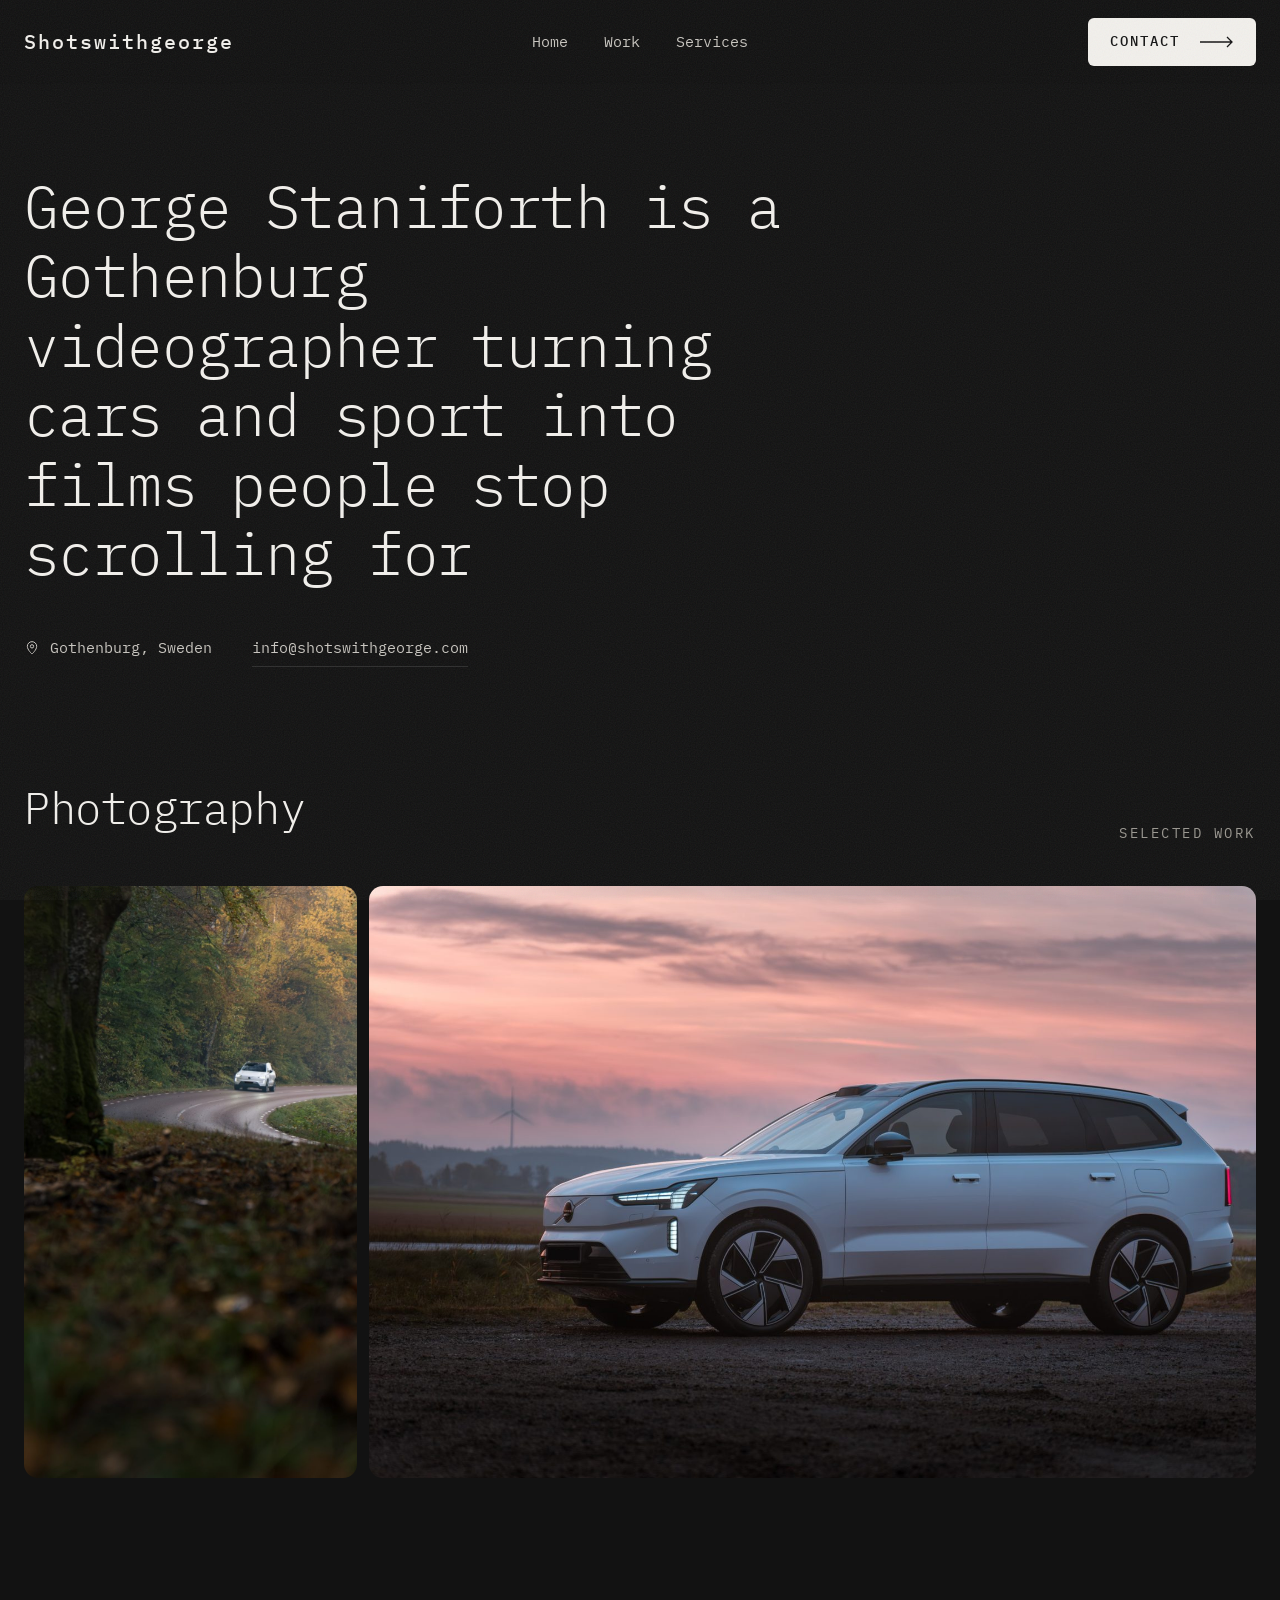
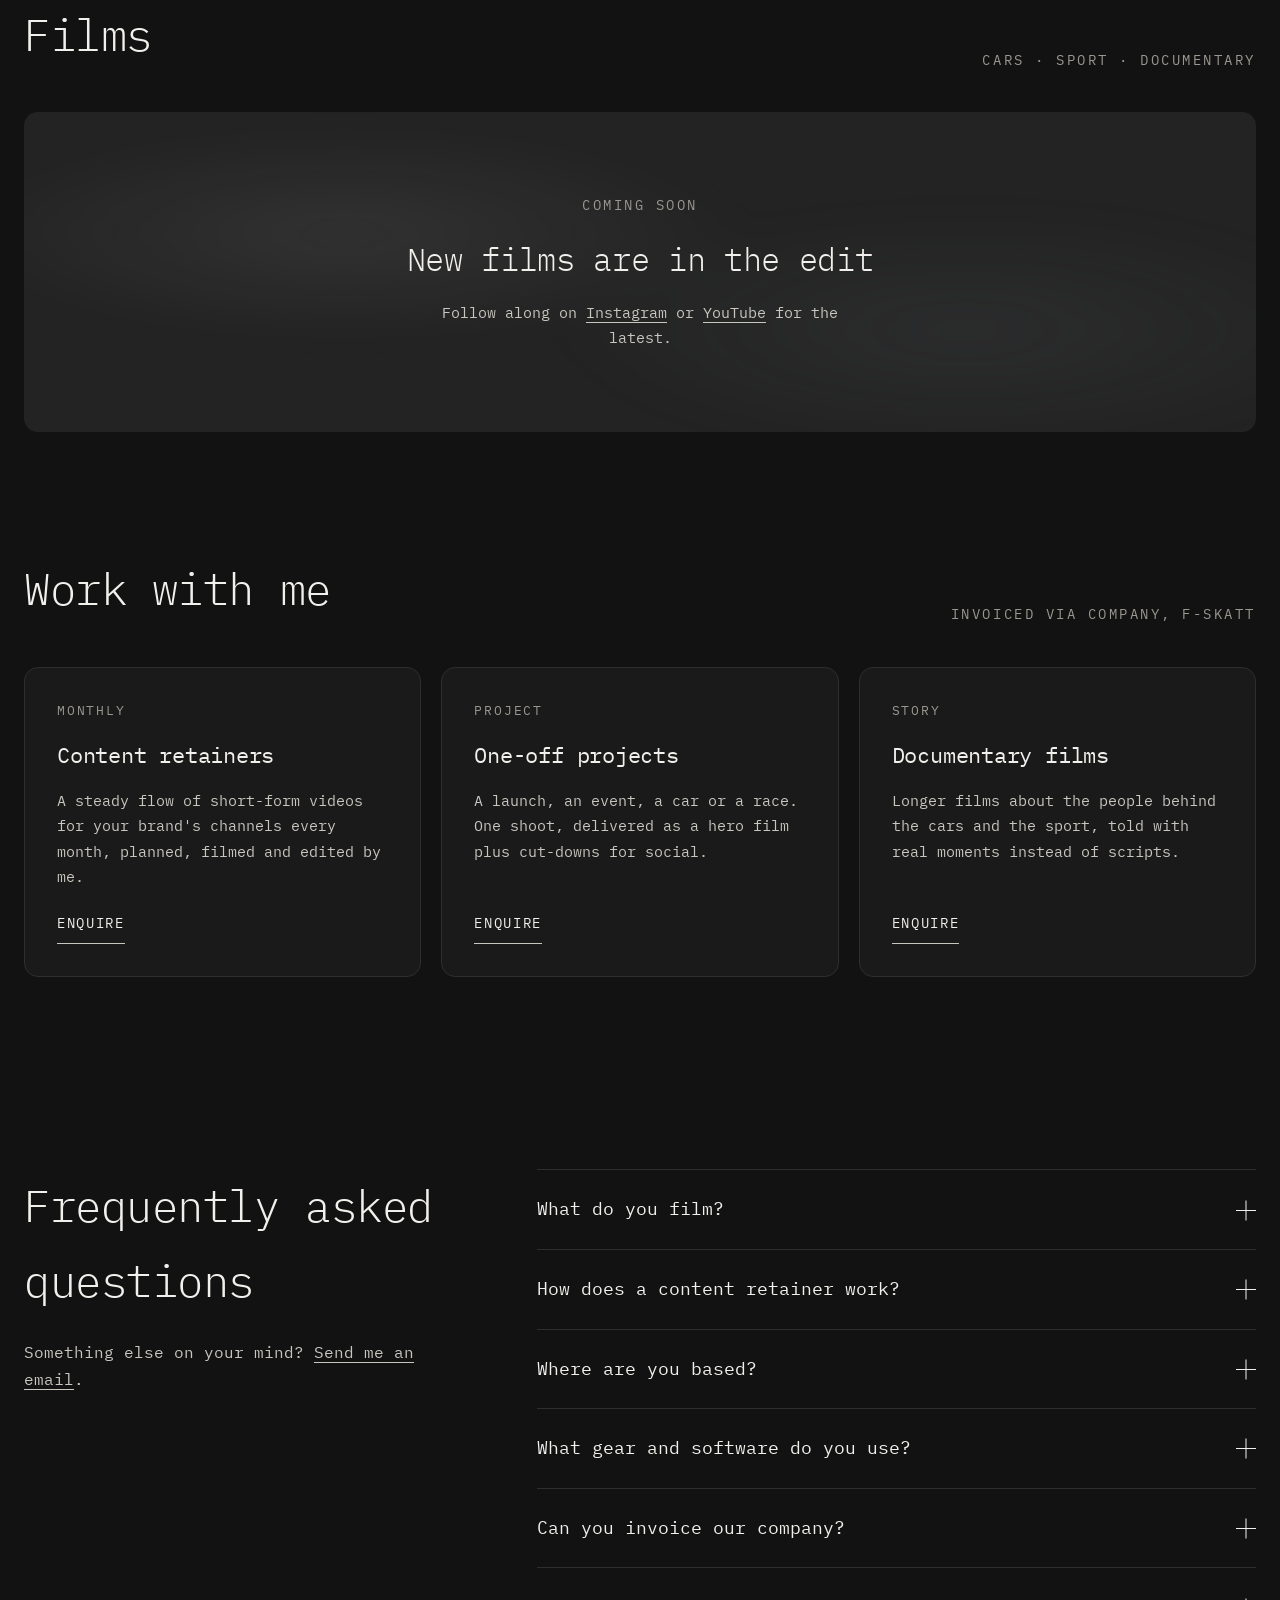
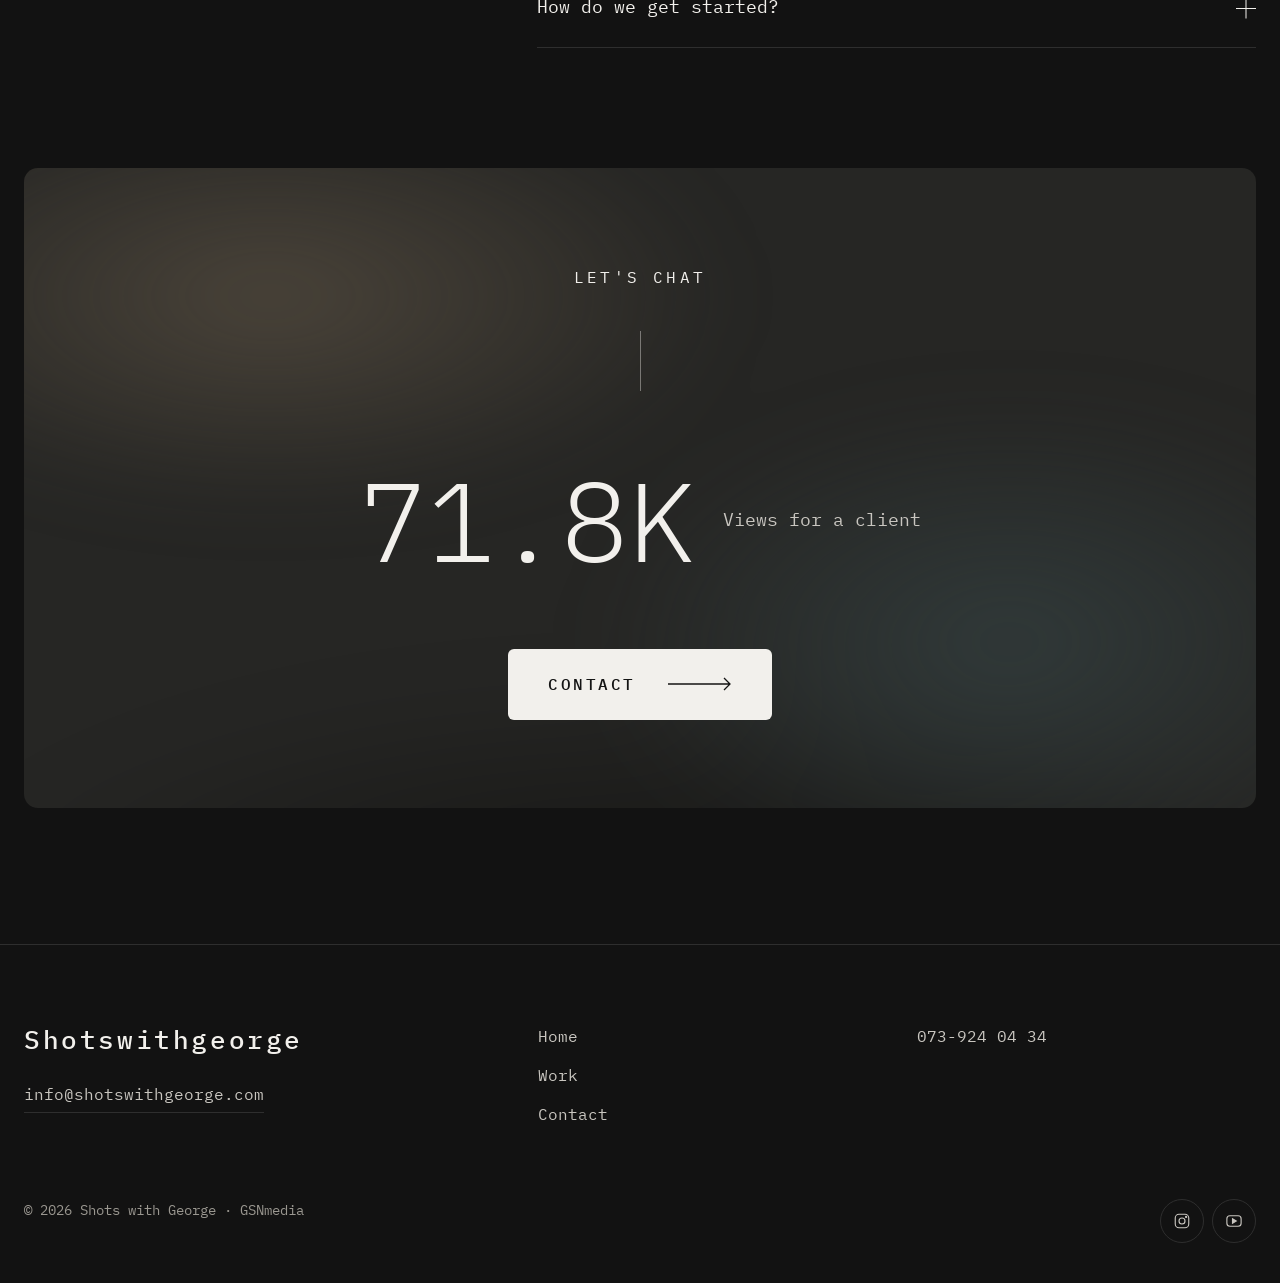
==== commit b4c483b1: "Add first two photos with an even-row gallery layout, social icon tooltips Co-Authored-By: Claude So" ====
--- a/index.html
+++ b/index.html
@@ -73,12 +73,11 @@
 .card-row .t{font-size:19px}
 .card-row .c{color:var(--muted);font-size:14px;white-space:nowrap}
 
-/* photography */
-.photos{columns:3;column-gap:20px}
-@media (max-width:900px){.photos{columns:2;column-gap:12px}}
-.photo{display:block;width:100%;margin:0 0 20px;padding:0;border:0;border-radius:var(--r);overflow:hidden;background:var(--tile);cursor:zoom-in;break-inside:avoid}
-@media (max-width:900px){.photo{margin-bottom:12px}}
-.photo img{display:block;width:100%;height:auto;transition:transform .6s cubic-bezier(.2,.7,.2,1)}
+/* photography: rows of equal height, no photo is cropped (rows are built in the script) */
+.photos{display:flex;flex-direction:column;gap:12px}
+.prow{display:flex;gap:12px}
+.photo{flex:none;display:block;padding:0;border:0;border-radius:var(--r);overflow:hidden;background:var(--tile);cursor:zoom-in}
+.photo img{display:block;width:100%;height:100%;object-fit:cover;transition:transform .6s cubic-bezier(.2,.7,.2,1)}
 .photo:hover img{transform:scale(1.03)}
 
 /* coming soon */
@@ -276,8 +275,8 @@
     <div class="bottom">
       <span>© 2026 Shots with George · GSNmedia</span>
       <div class="social">
-        <a href="https://www.instagram.com/shotswithgeorge/" target="_blank" rel="noopener" aria-label="Instagram"><svg width="18" height="18" viewBox="0 0 24 24" fill="none" stroke="currentColor" stroke-width="1.5"><rect x="3" y="3" width="18" height="18" rx="5"/><circle cx="12" cy="12" r="4"/><circle cx="17.5" cy="6.5" r=".8" fill="currentColor"/></svg></a>
-        <a href="https://www.youtube.com/@shotswithgeorge/featured" target="_blank" rel="noopener" aria-label="YouTube"><svg width="20" height="18" viewBox="0 0 24 24" fill="none" stroke="currentColor" stroke-width="1.5"><rect x="2.5" y="5" width="19" height="14" rx="4"/><path d="M10 9v6l5-3z" fill="currentColor"/></svg></a>
+        <a href="https://www.instagram.com/shotswithgeorge/" target="_blank" rel="noopener" aria-label="Instagram" title="@shotswithgeorge on Instagram"><svg width="18" height="18" viewBox="0 0 24 24" fill="none" stroke="currentColor" stroke-width="1.5"><rect x="3" y="3" width="18" height="18" rx="5"/><circle cx="12" cy="12" r="4"/><circle cx="17.5" cy="6.5" r=".8" fill="currentColor"/></svg></a>
+        <a href="https://www.youtube.com/@shotswithgeorge/featured" target="_blank" rel="noopener" aria-label="YouTube" title="@shotswithgeorge on YouTube"><svg width="20" height="18" viewBox="0 0 24 24" fill="none" stroke="currentColor" stroke-width="1.5"><rect x="2.5" y="5" width="19" height="14" rx="4"/><path d="M10 9v6l5-3z" fill="currentColor"/></svg></a>
       </div>
     </div>
   </div>
@@ -299,11 +298,13 @@
 </dialog>
 
 <script>
-// PHOTOS: put the image files in a "photos" folder and add one line per photo.
-//   src = the large image (opens in the viewer), thumb = optional smaller copy for the grid,
-//   w / h = pixel size (stops the page jumping while images load), alt = short description.
+// PHOTOS: one line per photo, shown in this order.
+//   src = large image (opens in the viewer), thumb = smaller copy used in the grid (1600px),
+//   w / h = pixel size of src (needed to lay the rows out), alt = description for screen readers,
+//   title = optional caption shown in the viewer.
 const photos=[
-  // {src:"photos/01.jpg",thumb:"photos/thumbs/01.jpg",w:2000,h:1333,alt:"Describe the photo"},
+  {src:"photos/autumn-forest-road.jpg",thumb:"photos/thumbs/autumn-forest-road.jpg",w:1125,h:2000,alt:"White SUV on a winding forest road in autumn, seen past a mossy tree trunk"},
+  {src:"photos/sunset-suv.jpg",thumb:"photos/thumbs/sunset-suv.jpg",w:2000,h:1333,alt:"White Volvo SUV parked at sunset under a pink sky, a wind turbine in the distance"},
 ];
 
 // VIDEOS: while there are none, the page shows "coming soon".
@@ -329,14 +330,36 @@
 document.getElementById('films-soon').hidden=!!(reel.yt||films.length);
 
 const pgrid=document.getElementById('photo-grid');
-photos.forEach((p,i)=>{
-  const b=document.createElement('button');b.className='photo';b.dataset.photo=i;
+const photoEls=photos.map((p,i)=>{
+  const b=document.createElement('button');b.className='photo';b.dataset.photo=i;b.dataset.ar=(p.w&&p.h)?p.w/p.h:1.5;
   const im=new Image();im.src=p.thumb||p.src;im.alt=p.alt||'Photo '+(i+1);im.loading='lazy';im.decoding='async';
-  if(p.w&&p.h){im.width=p.w;im.height=p.h;}
-  b.appendChild(im);pgrid.appendChild(b);
+  b.appendChild(im);return b;
 });
+// Rows of equal height that fill the full width, so nothing is cropped. Phones get one photo per row.
+const GAP=12;let gridW=0;
+function layoutPhotos(){
+  const W=pgrid.clientWidth;if(!photoEls.length||!W)return;gridW=W;
+  const single=W<560,T=Math.max(200,Math.min(420,W*.28));   // T = target row height
+  const rows=[];let cur=[],sum=0;
+  photoEls.forEach(el=>{
+    const ar=+el.dataset.ar;
+    if(single){rows.push({els:[el],h:W/ar});return;}
+    cur.push(el);sum+=ar;
+    const h=(W-GAP*(cur.length-1))/sum;
+    if(h<=T){rows.push({els:cur,h});cur=[];sum=0;}
+  });
+  if(cur.length){const h=(W-GAP*(cur.length-1))/sum;rows.push({els:cur,h:h<=T*2?h:T});}   // last row fills the width unless that makes it too tall
+  pgrid.replaceChildren(...rows.map(r=>{
+    const row=document.createElement('div');row.className='prow';
+    r.els.forEach(el=>{el.style.height=r.h+'px';el.style.width=Math.floor(r.h*el.dataset.ar*100)/100+'px';row.appendChild(el);});
+    return row;
+  }));
+}
 pgrid.hidden=!photos.length;
 document.getElementById('photos-soon').hidden=photos.length>0;
+layoutPhotos();
+const relayout=()=>{if(Math.abs(pgrid.clientWidth-gridW)>1)layoutPhotos();};
+if('ResizeObserver' in window)new ResizeObserver(relayout).observe(pgrid);else addEventListener('resize',relayout);
 
 const dlg=document.getElementById('player'),screen=document.getElementById('screen');
 document.addEventListener('click',e=>{
@@ -359,7 +382,7 @@
 function showPhoto(i){
   const n=photos.length;cur=(i+n)%n;const p=photos[cur];
   lbImg.classList.remove('on');lbImg.src=p.src;lbImg.alt=p.alt||'Photo '+(cur+1);
-  lbCount.textContent=pad(cur+1)+' / '+pad(n);lbCap.textContent=p.alt||'';
+  lbCount.textContent=pad(cur+1)+' / '+pad(n);lbCap.textContent=p.title||'';
   [cur-1,cur+1].forEach(k=>{const q=photos[(k+n)%n];if(q)new Image().src=q.src;});
 }
 const step=d=>showPhoto(cur+d);
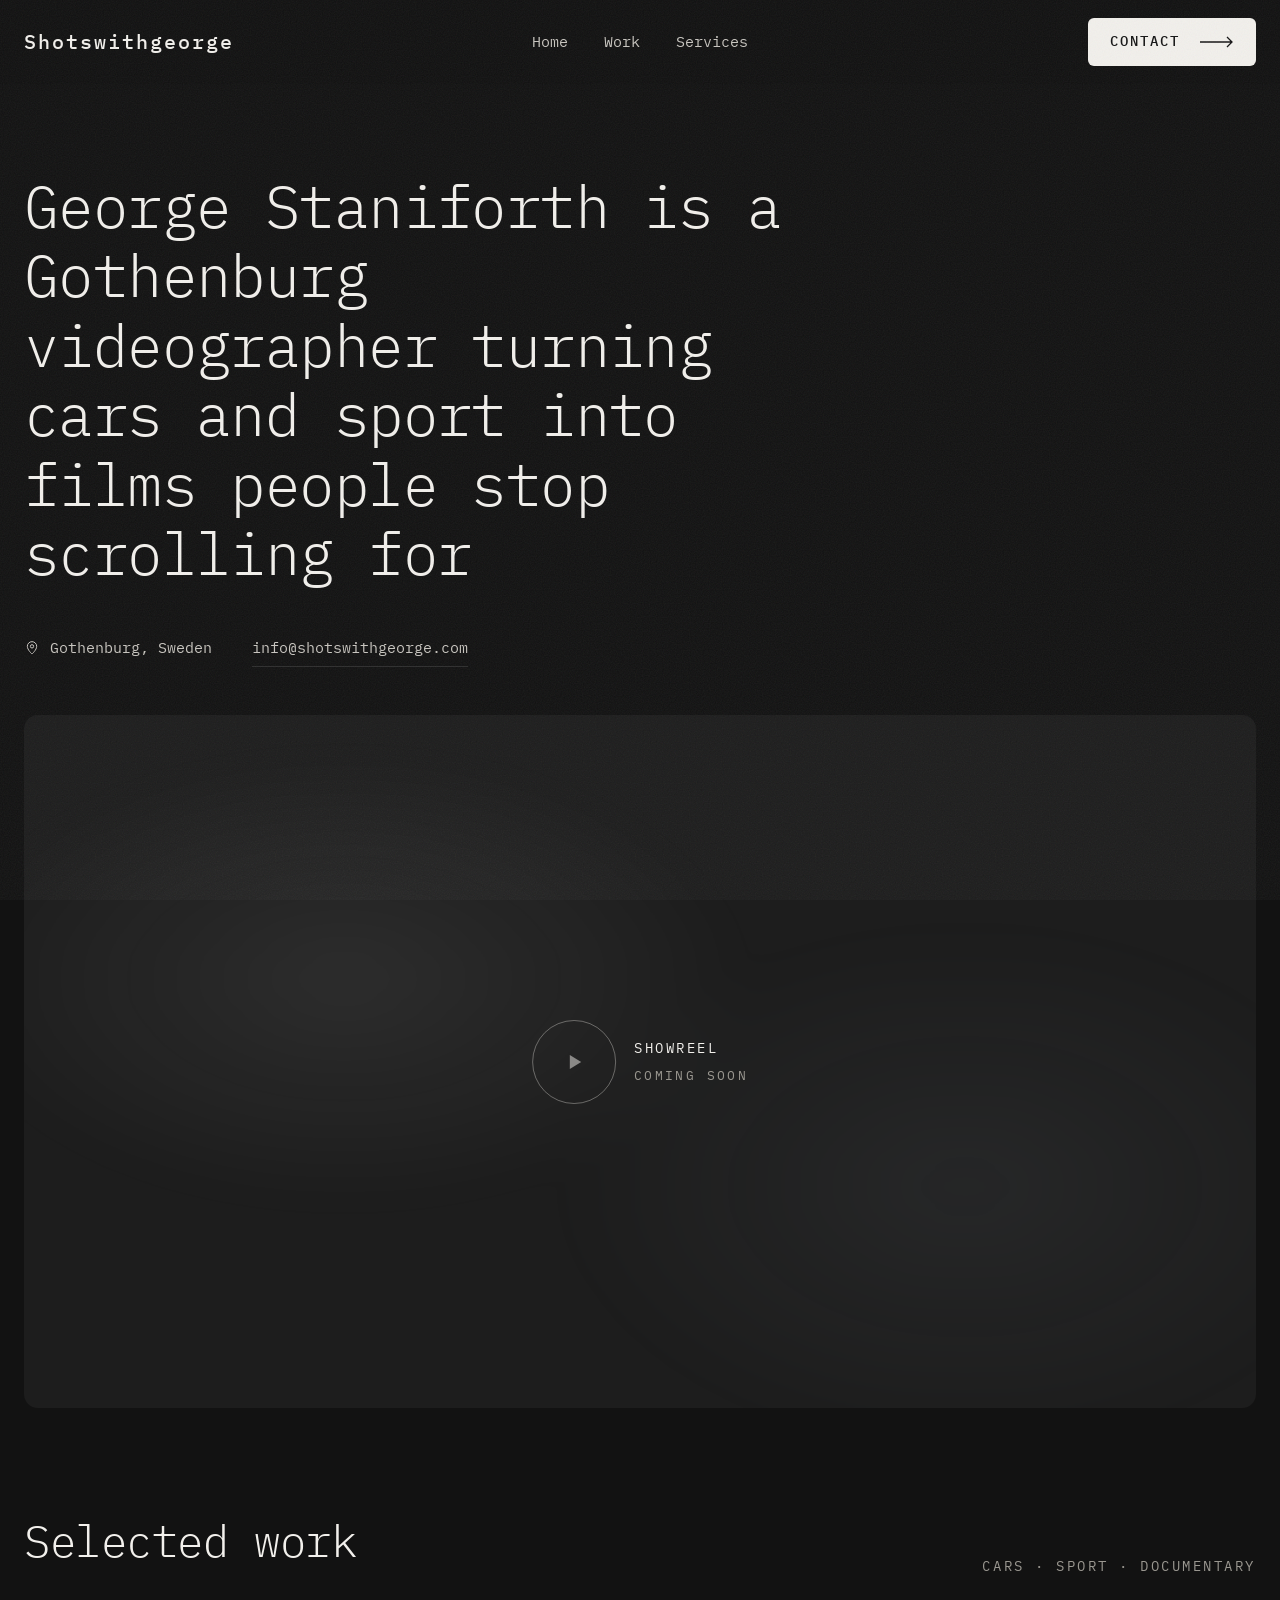
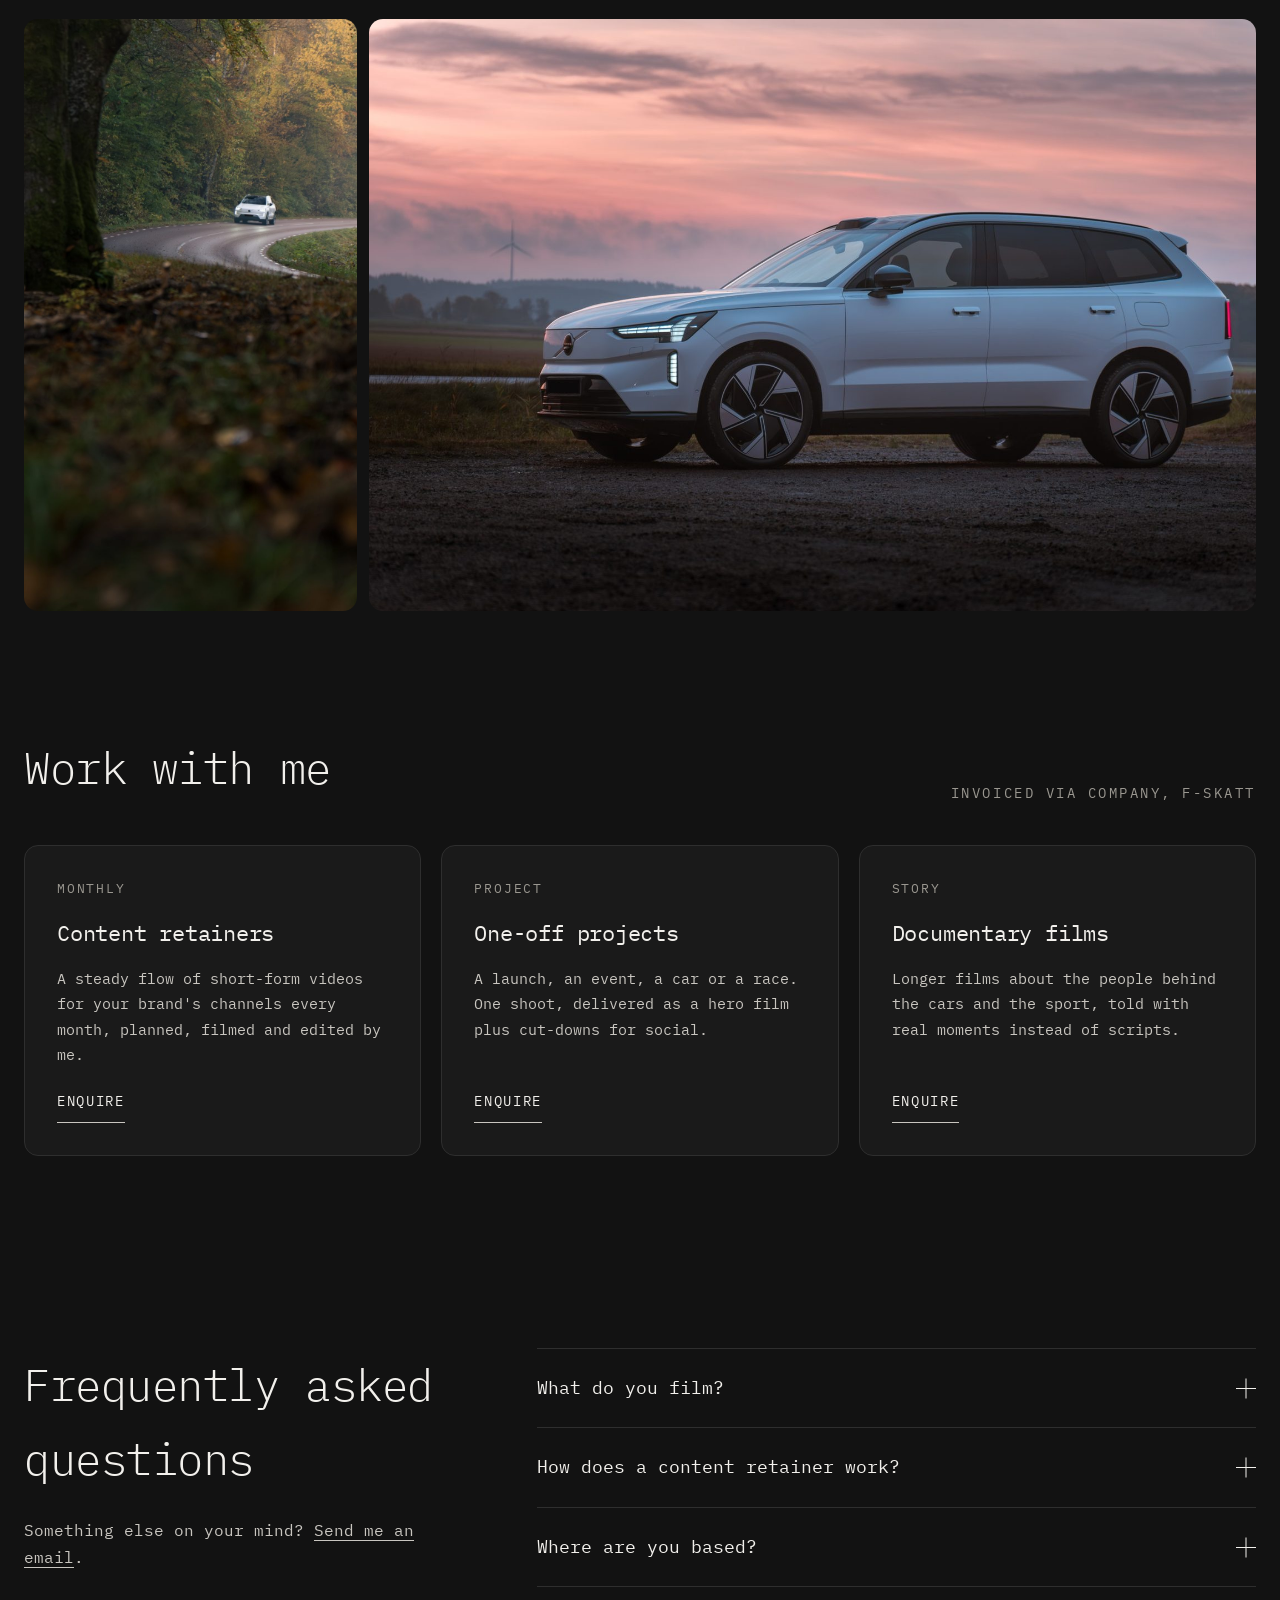
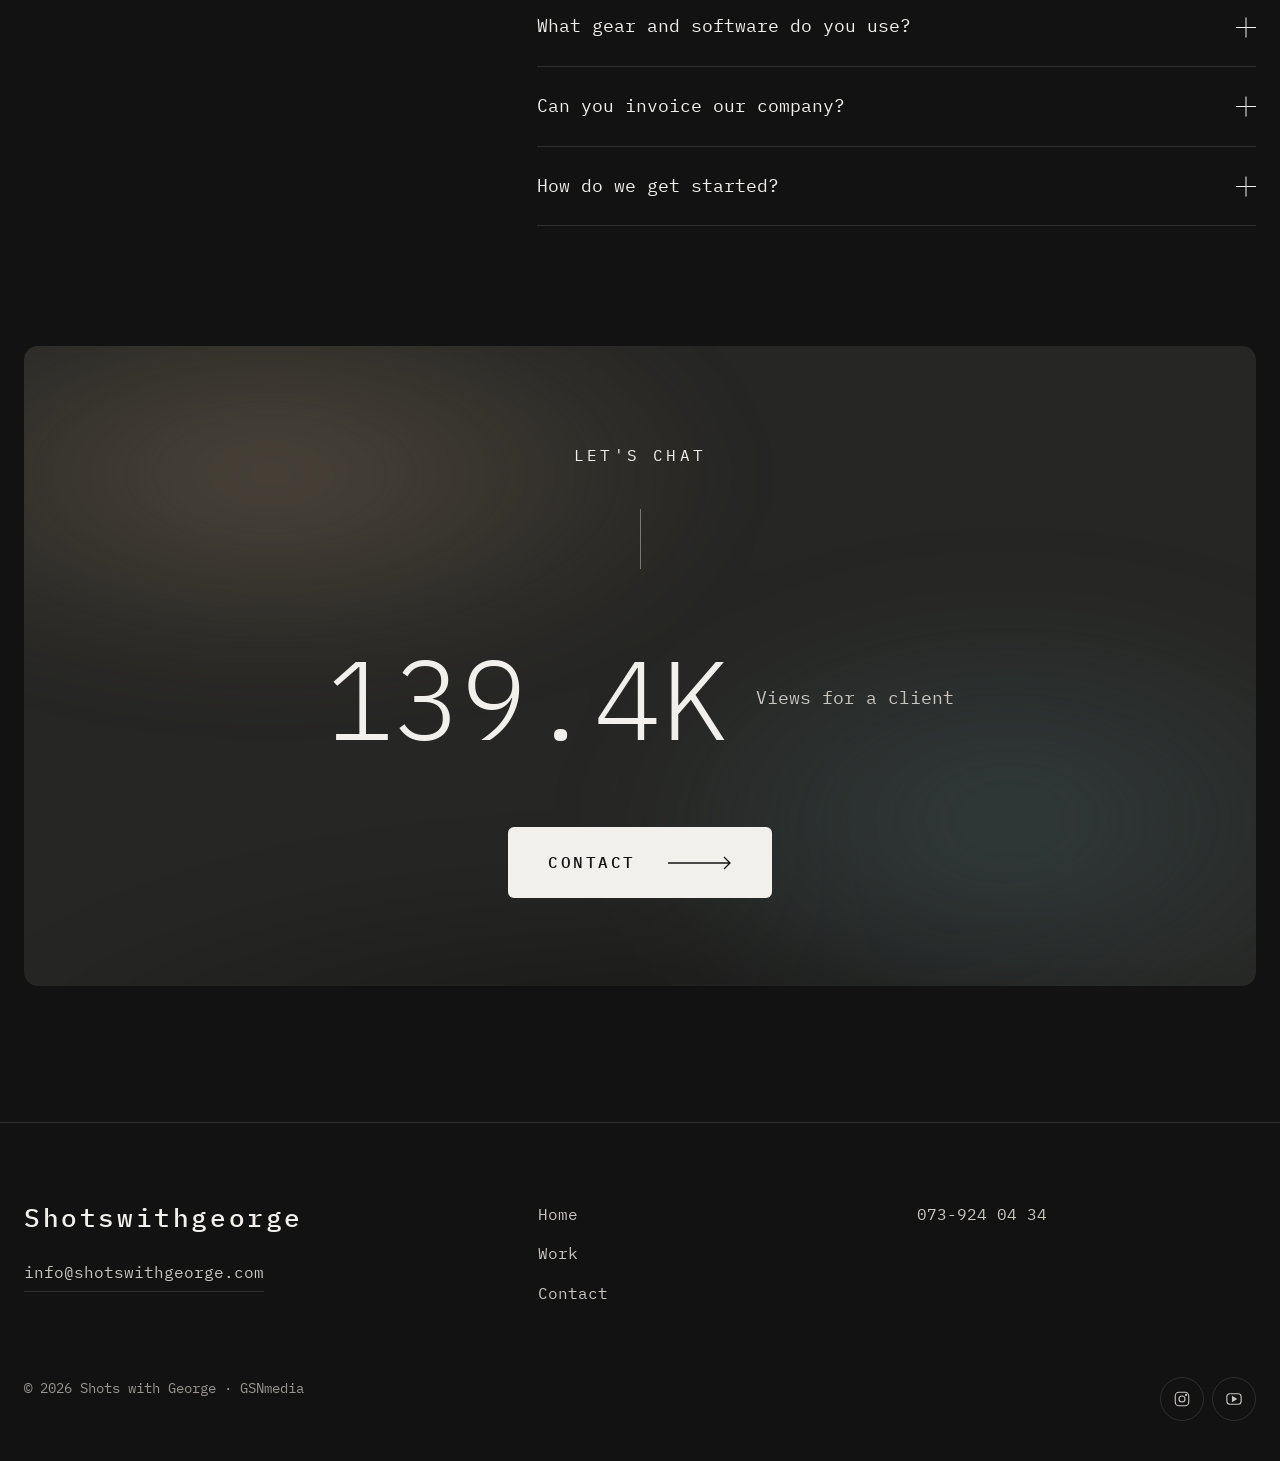
==== commit 8d635e40: "Showreel under the intro with coming-soon state, single work gallery, remove separate Films section " ====
--- a/index.html
+++ b/index.html
@@ -55,23 +55,20 @@
 /* showreel */
 .reel{position:relative;aspect-ratio:16/9;border-radius:var(--r);overflow:hidden;background:#1d1d1d;display:block;width:100%;border:0;padding:0;cursor:pointer;color:var(--white);font:inherit}
 .reel .glow{position:absolute;inset:-10%;background:radial-gradient(40% 40% at 30% 40%,rgba(255,255,255,.07),transparent 70%),radial-gradient(40% 45% at 72% 65%,rgba(150,160,170,.08),transparent 70%);filter:blur(20px)}
-.reel .play{position:absolute;left:50%;top:50%;transform:translate(-50%,-50%);display:flex;align-items:center;gap:18px}
+.reel .play{position:absolute;left:50%;top:50%;transform:translate(-50%,-50%);display:flex;align-items:center;gap:18px;width:max-content}
 .reel .circle{width:84px;height:84px;border-radius:50%;background:var(--white);display:grid;place-items:center;transition:transform .3s}
 .reel:hover .circle{transform:scale(1.08)}
-.reel .tag{font-size:14px;letter-spacing:.18em;text-transform:uppercase}
+.reel .txt{display:block;text-align:left}
+.reel .tag{display:block;font-size:14px;letter-spacing:.18em;text-transform:uppercase}
+.reel .sub{display:block;margin-top:4px;font-size:13px;letter-spacing:.18em;text-transform:uppercase;color:var(--muted)}
+.reel:disabled{cursor:default}
+.reel:disabled .circle{background:transparent;border:1px solid rgba(242,240,236,.35)}
+.reel:disabled .circle svg{fill:rgba(242,240,236,.5)}
+.reel:disabled:hover .circle{transform:none}
 
 /* work */
 .head{display:flex;justify-content:space-between;align-items:end;gap:24px;margin-bottom:40px;flex-wrap:wrap}
 .head h2{font-size:clamp(30px,3.6vw,44px);font-weight:300}
-.work{display:grid;grid-template-columns:repeat(2,minmax(0,1fr));gap:48px 28px}
-@media (max-width:760px){.work{grid-template-columns:1fr}}
-.card{display:flex;flex-direction:column;gap:18px;background:none;border:0;padding:0;color:inherit;font:inherit;text-align:left;cursor:pointer}
-.thumb{aspect-ratio:16/10;border-radius:var(--r);background:var(--tile);display:grid;place-items:center;overflow:hidden;position:relative}
-.thumb .mini{width:56px;height:56px;border-radius:50%;border:1px solid rgba(242,240,236,.5);display:grid;place-items:center;transition:transform .3s,background .3s}
-.card:hover .mini{transform:scale(1.1);background:rgba(242,240,236,.1)}
-.card-row{display:flex;justify-content:space-between;gap:16px;align-items:baseline}
-.card-row .t{font-size:19px}
-.card-row .c{color:var(--muted);font-size:14px;white-space:nowrap}
 
 /* photography: rows of equal height, no photo is cropped (rows are built in the script) */
 .photos{display:flex;flex-direction:column;gap:12px}
@@ -192,34 +189,22 @@
   </div>
 </div>
 
-<div class="wrap" id="reel-wrap" hidden>
-  <button class="reel" data-film="0" aria-label="Play showreel">
+<div class="wrap">
+  <button class="reel" id="reel" aria-label="Showreel, coming soon" disabled>
     <span class="glow" aria-hidden="true"></span>
-    <span class="play"><span class="circle"><svg width="26" height="26" viewBox="0 0 24 24" fill="#141414" aria-hidden="true"><path d="M8 5.5v13l10.5-6.5z"/></svg></span><span class="tag">Showreel</span></span>
+    <span class="play"><span class="circle"><svg width="26" height="26" viewBox="0 0 24 24" fill="#141414" aria-hidden="true"><path d="M8 5.5v13l10.5-6.5z"/></svg></span><span class="txt"><span class="tag">Showreel</span><span class="sub" id="reel-sub">Coming soon</span></span></span>
   </button>
 </div>
 
-<section id="work" style="padding-top:56px">
-  <div class="wrap">
-    <div class="head"><h2>Photography</h2><span class="eyebrow">Selected work</span></div>
+<section id="work">
+  <div class="wrap">
+    <div class="head"><h2>Selected work</h2><span class="eyebrow">Cars · Sport · Documentary</span></div>
     <div class="photos" id="photo-grid"></div>
     <div class="soon" id="photos-soon">
       <span class="eyebrow">Coming soon</span>
       <h3 class="t">New photos are on the way</h3>
       <p>Follow along on <a href="https://www.instagram.com/shotswithgeorge/" target="_blank" rel="noopener">Instagram</a> in the meantime.</p>
     </div>
-  </div>
-</section>
-
-<section id="films" style="padding-top:24px">
-  <div class="wrap">
-    <div class="head"><h2>Films</h2><span class="eyebrow">Cars · Sport · Documentary</span></div>
-    <div class="soon" id="films-soon">
-      <span class="eyebrow">Coming soon</span>
-      <h3 class="t">New films are in the edit</h3>
-      <p>Follow along on <a href="https://www.instagram.com/shotswithgeorge/" target="_blank" rel="noopener">Instagram</a> or <a href="https://www.youtube.com/@shotswithgeorge/featured" target="_blank" rel="noopener">YouTube</a> for the latest.</p>
-    </div>
-    <div class="work" id="work-grid"></div>
   </div>
 </section>
 
@@ -307,27 +292,12 @@
   {src:"photos/sunset-suv.jpg",thumb:"photos/thumbs/sunset-suv.jpg",w:2000,h:1333,alt:"White Volvo SUV parked at sunset under a pink sky, a wind turbine in the distance"},
 ];
 
-// VIDEOS: while there are none, the page shows "coming soon".
-//   reel.yt = YouTube video ID of the showreel (it then appears under the intro).
-//   films   = one line per film, yt = YouTube video ID.
-const reel={title:"Showreel 2026",yt:""};
-const films=[
-  // {title:"Client reels, 169K views",kind:"Short-form",yt:""},
-  // {title:"Dancer introduction, château",kind:"Portrait film",yt:""},
-  // {title:"Car film",kind:"Cars",yt:""},
-  // {title:"Athlete portrait",kind:"Sport",yt:""},
-];
-const items=[reel,...films];
-const mini='<span class="mini"><svg width="18" height="18" viewBox="0 0 24 24" fill="none" stroke="#f2f0ec" stroke-width="1.3" stroke-linejoin="round"><path d="M8 5.5v13l10.5-6.5z"/></svg></span>';
-const grid=document.getElementById('work-grid');
-films.forEach((f,i)=>{
-  const b=document.createElement('button');b.className='card';b.dataset.film=i+1;
-  b.innerHTML=`<div class="thumb">${mini}</div><div class="card-row"><span class="t"></span><span class="c"></span></div>`;
-  b.querySelector('.t').textContent=f.title;b.querySelector('.c').textContent=f.kind;
-  grid.appendChild(b);
-});
-document.getElementById('reel-wrap').hidden=!reel.yt;
-document.getElementById('films-soon').hidden=!!(reel.yt||films.length);
+// SHOWREEL: put the YouTube video ID in yt and the showreel plays when clicked. Until then it shows "coming soon".
+const reel={title:"Showreel",yt:""};
+const reelEl=document.getElementById('reel');
+reelEl.disabled=!reel.yt;
+document.getElementById('reel-sub').hidden=!!reel.yt;
+reelEl.setAttribute('aria-label',reel.yt?'Play showreel':'Showreel, coming soon');
 
 const pgrid=document.getElementById('photo-grid');
 const photoEls=photos.map((p,i)=>{
@@ -362,12 +332,10 @@
 if('ResizeObserver' in window)new ResizeObserver(relayout).observe(pgrid);else addEventListener('resize',relayout);
 
 const dlg=document.getElementById('player'),screen=document.getElementById('screen');
-document.addEventListener('click',e=>{
-  const t=e.target.closest('[data-film]');if(!t)return;
-  const f=items[+t.dataset.film];
-  document.getElementById('ptitle').textContent=f.title;screen.innerHTML='';
-  if(f.yt){const fr=document.createElement('iframe');fr.src='https://www.youtube.com/embed/'+encodeURIComponent(f.yt)+'?autoplay=1';fr.allow='autoplay; fullscreen';fr.style.cssText='width:100%;height:100%;border:0';screen.style.padding='0';screen.appendChild(fr);}
-  else{screen.style.padding='24px';screen.textContent='This film is coming soon.';}
+reelEl.addEventListener('click',()=>{
+  if(!reel.yt)return;
+  document.getElementById('ptitle').textContent=reel.title;screen.innerHTML='';
+  const fr=document.createElement('iframe');fr.src='https://www.youtube.com/embed/'+encodeURIComponent(reel.yt)+'?autoplay=1';fr.allow='autoplay; fullscreen';fr.style.cssText='width:100%;height:100%;border:0';screen.style.padding='0';screen.appendChild(fr);
   dlg.showModal();
 });
 const closeIt=()=>{dlg.close();screen.innerHTML='';};
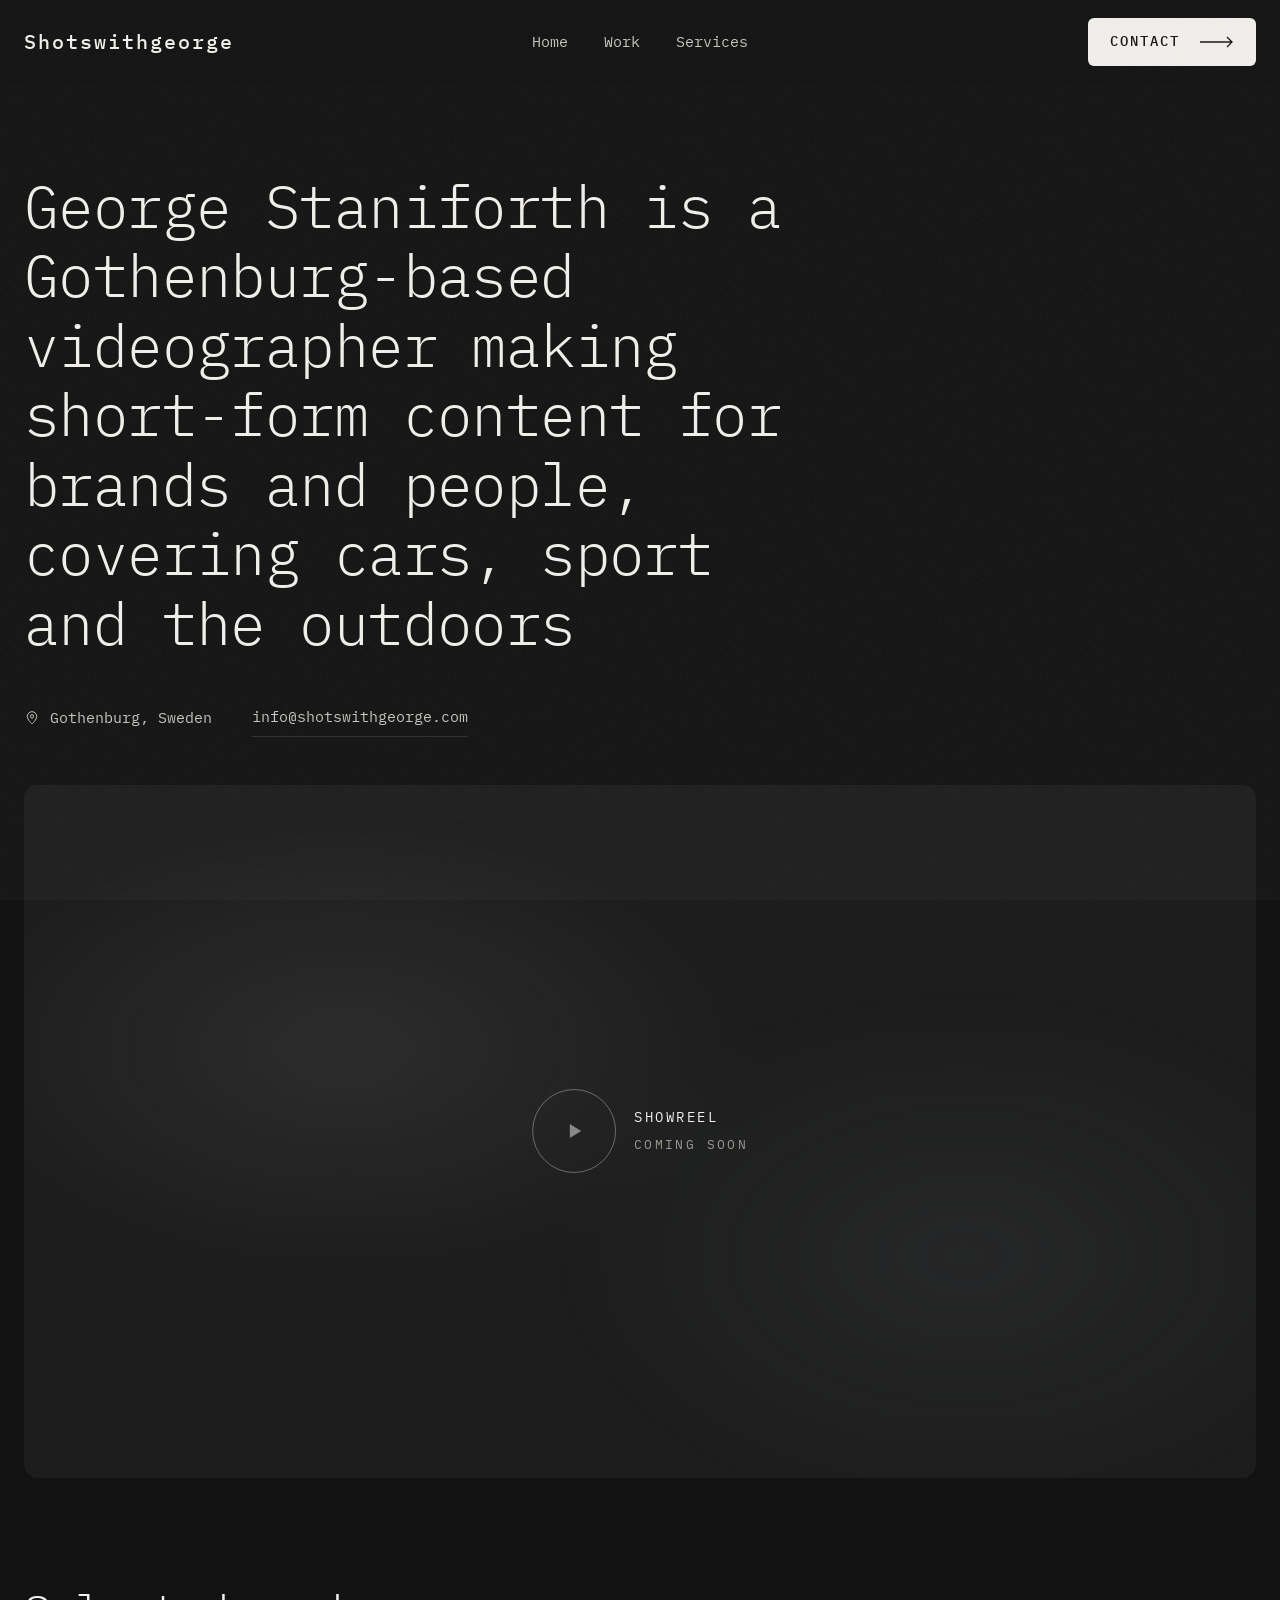
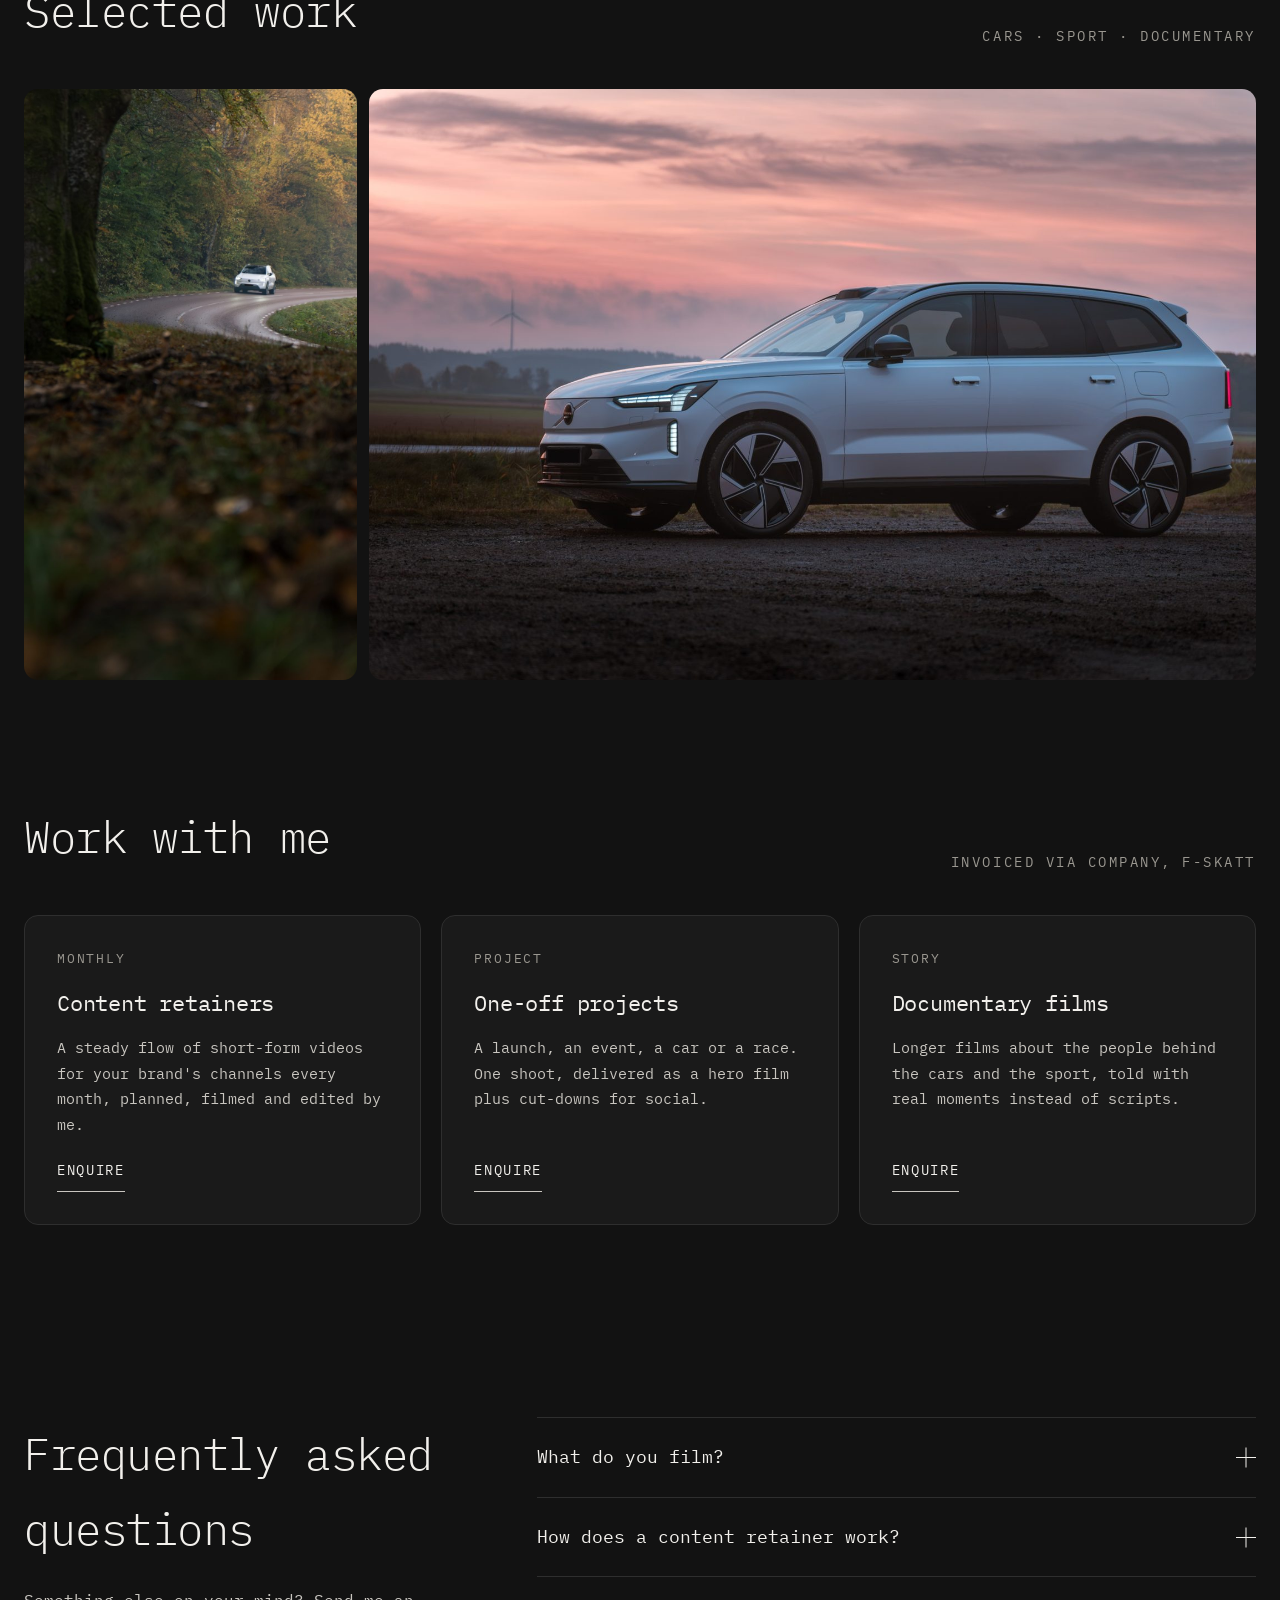
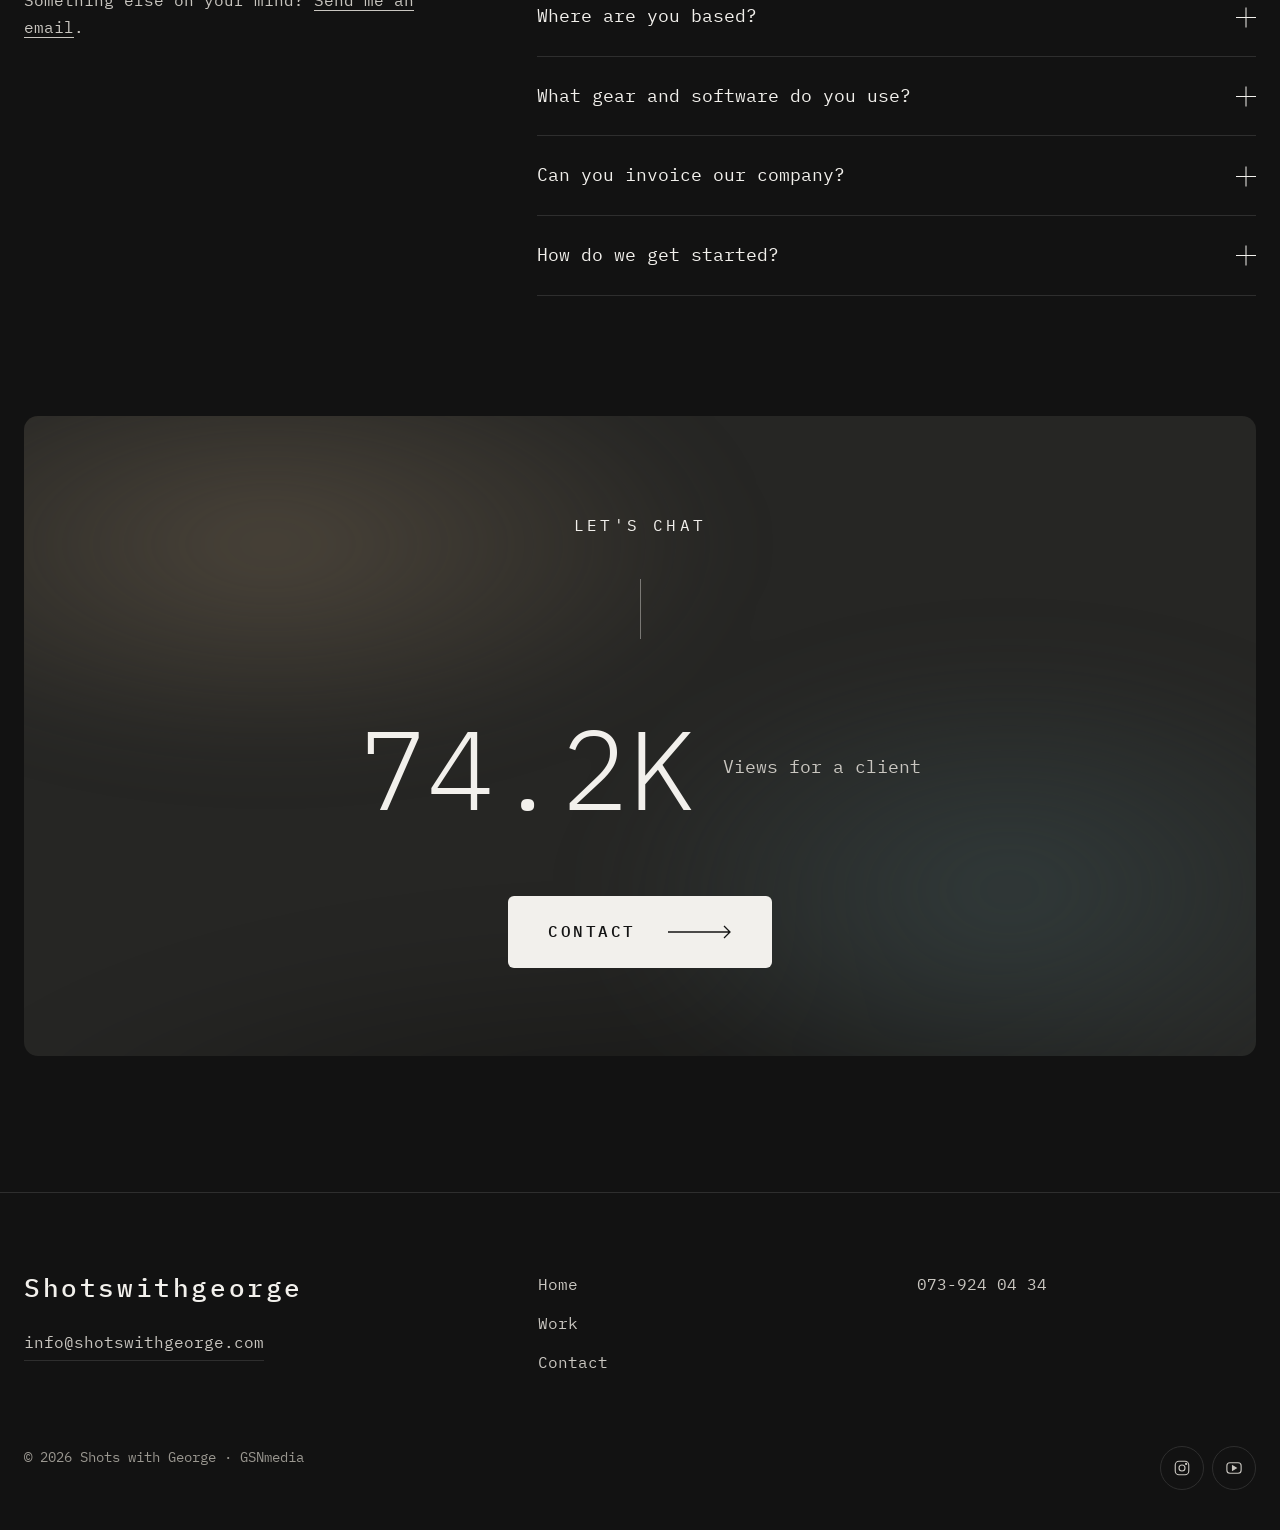
==== commit 074c482b: "New intro headline and matching meta description Co-Authored-By: Claude Sonnet 5.5 <noreply@anthropi" ====
--- a/index.html
+++ b/index.html
@@ -4,7 +4,7 @@
 <meta charset="utf-8">
 <meta name="viewport" content="width=device-width, initial-scale=1, viewport-fit=cover">
 <title>Shots with George — George Staniforth, videographer</title>
-<meta name="description" content="George Staniforth is a videographer in Gothenburg making short-form and documentary films for car and sport brands.">
+<meta name="description" content="George Staniforth is a Gothenburg-based videographer making short-form content for brands and people, covering cars, sport and the outdoors.">
 <link rel="preconnect" href="https://fonts.googleapis.com">
 <link rel="preconnect" href="https://fonts.gstatic.com" crossorigin>
 <link href="https://fonts.googleapis.com/css2?family=IBM+Plex+Mono:wght@300;400;500&display=swap" rel="stylesheet">
@@ -181,7 +181,7 @@
 <main>
 <div class="hero">
   <div class="wrap">
-    <h1>George Staniforth is a Gothenburg videographer turning cars and sport into films people stop scrolling for</h1>
+    <h1>George Staniforth is a Gothenburg-based videographer making short-form content for brands and people, covering cars, sport and the outdoors</h1>
     <div class="meta">
       <span><svg width="16" height="16" viewBox="0 0 24 24" fill="none" stroke="currentColor" stroke-width="1.5" aria-hidden="true"><path d="M12 21s-7-6.2-7-11.5A7 7 0 0 1 19 9.5C19 14.8 12 21 12 21z"/><circle cx="12" cy="9.5" r="2.5"/></svg>Gothenburg, Sweden</span>
       <a href="mailto:info@shotswithgeorge.com?subject=Hey%20George">info@shotswithgeorge.com</a>
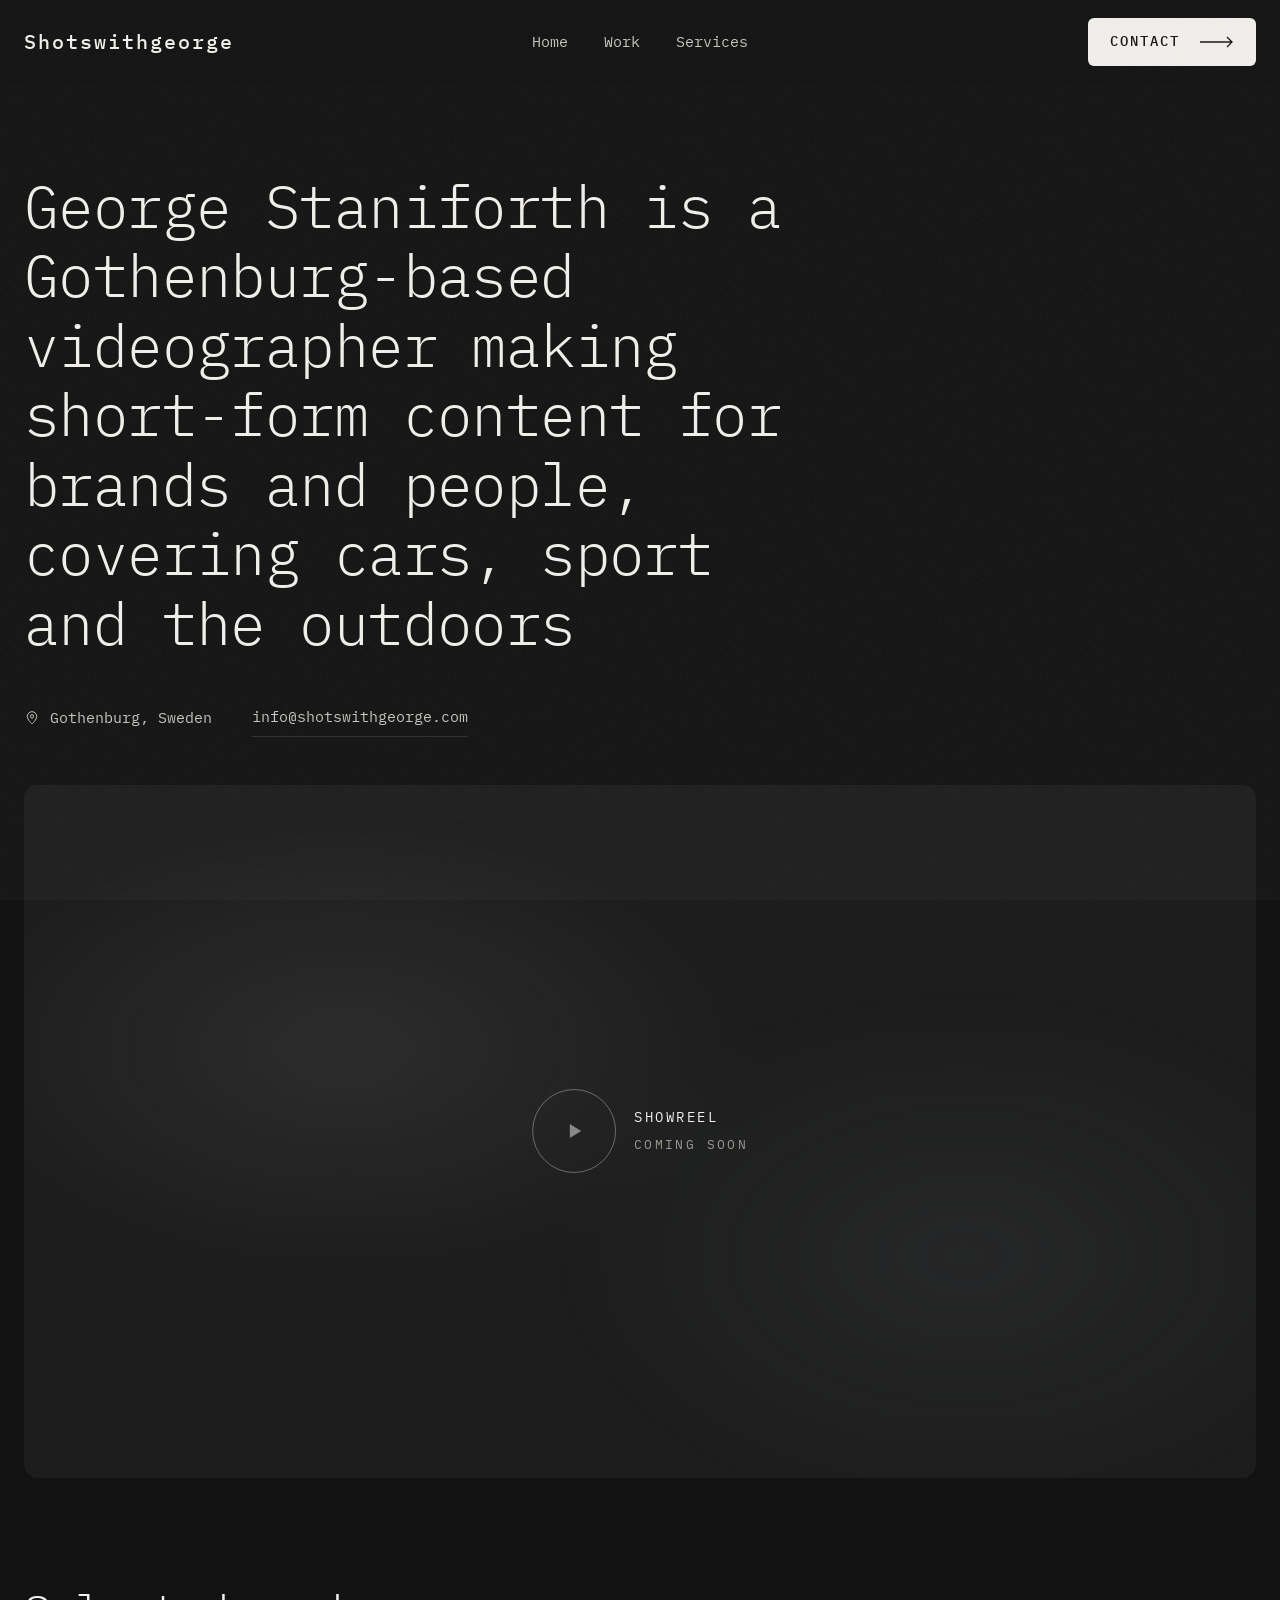
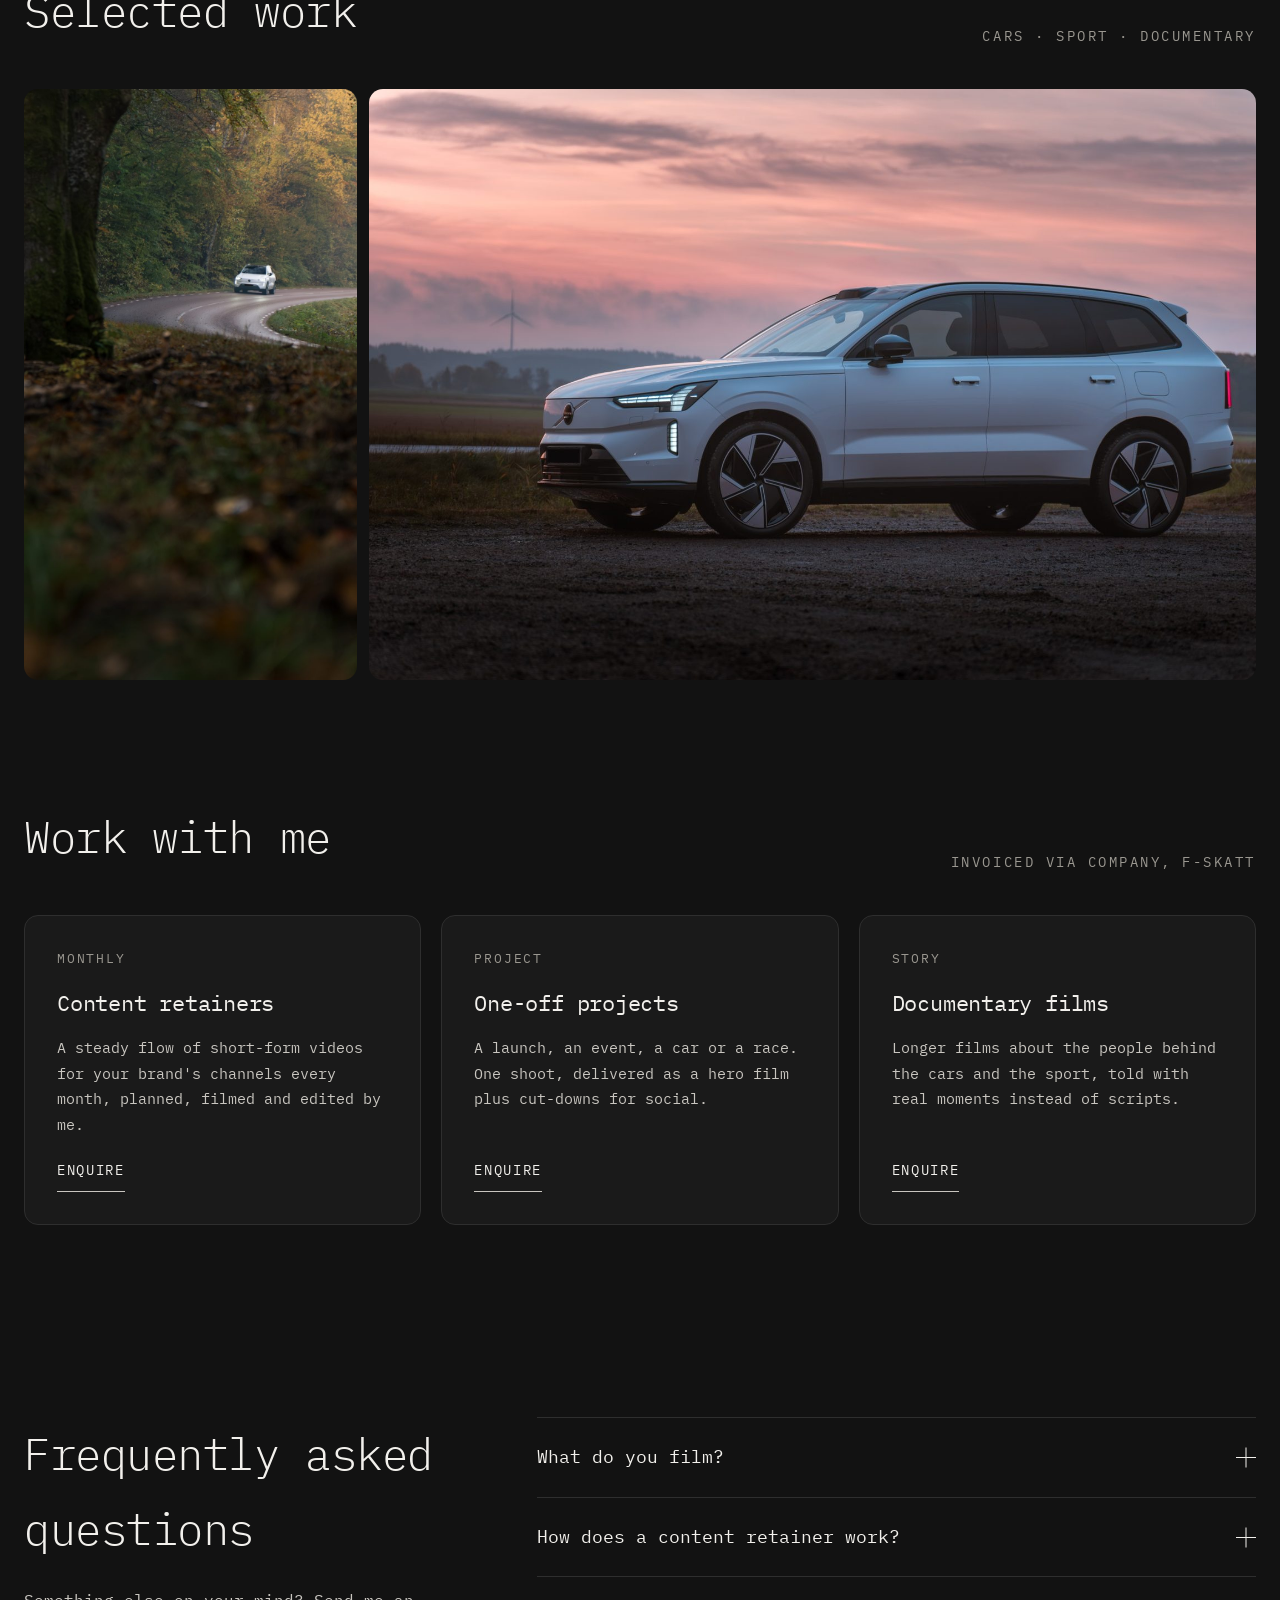
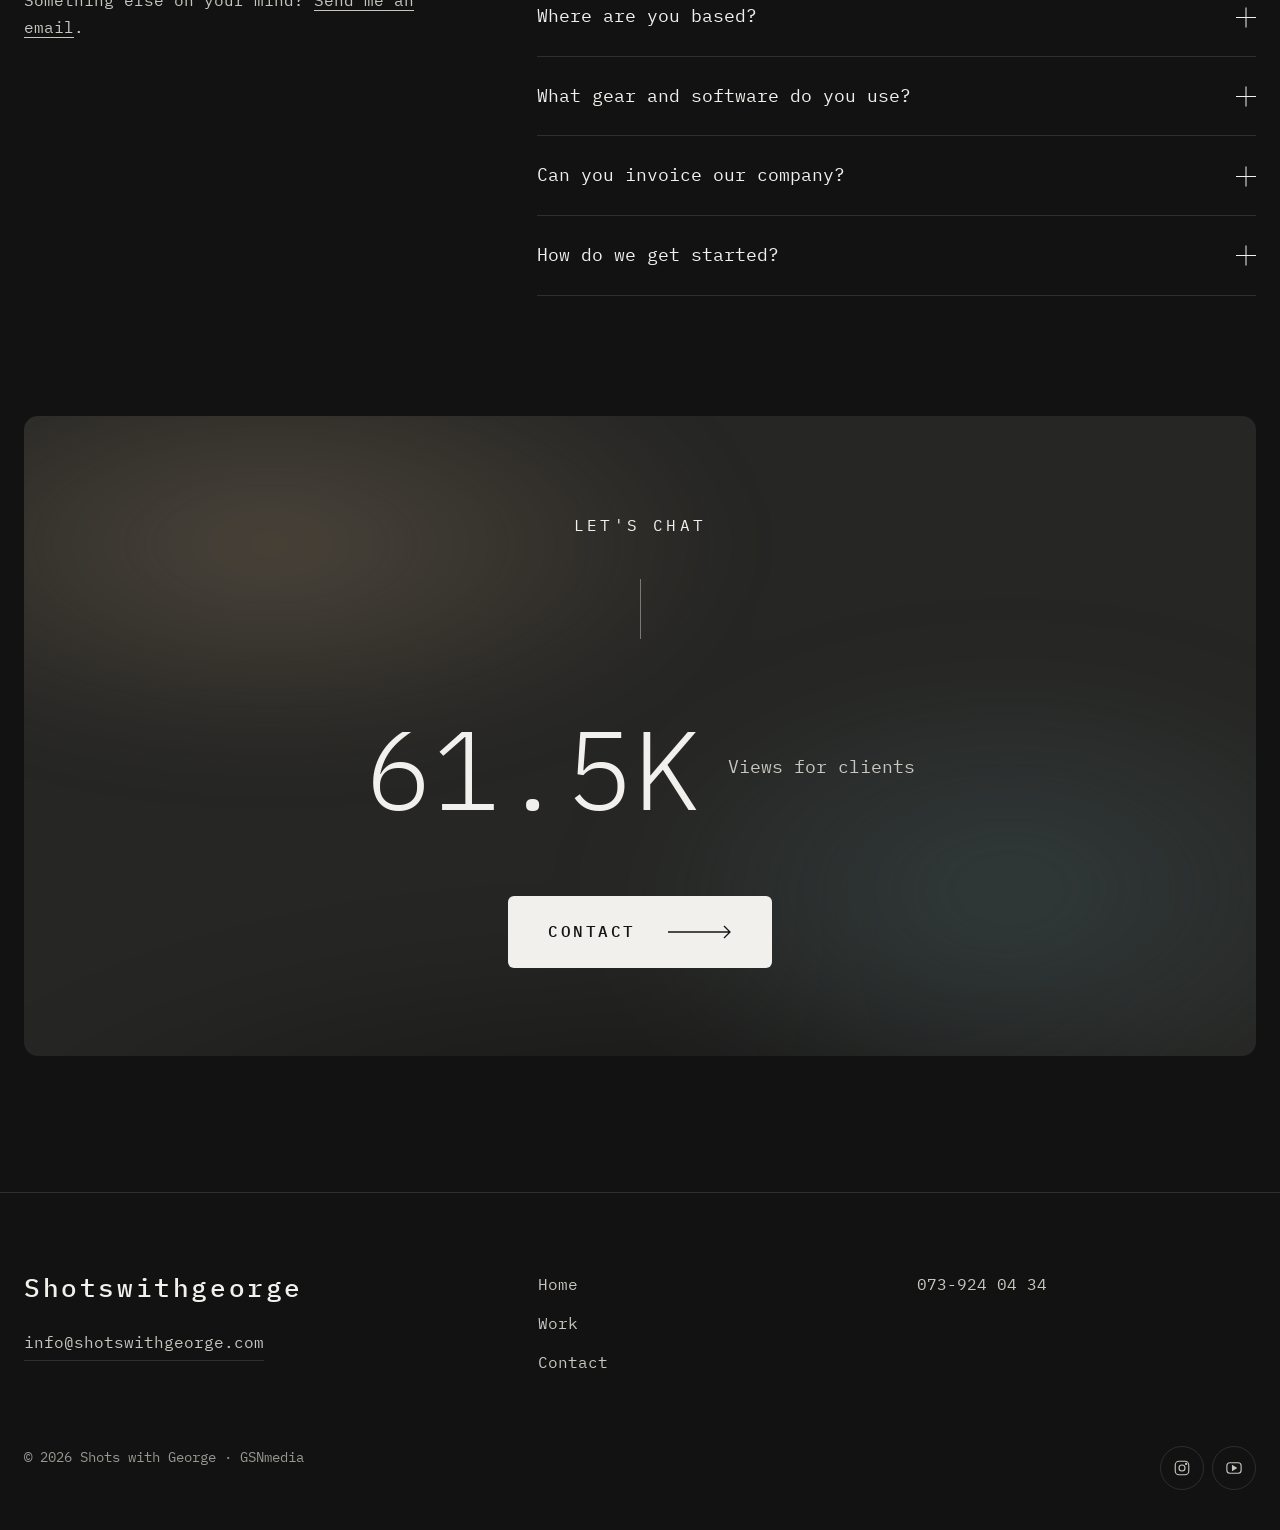
==== commit ad522e80: "Faster views counter, label 'Views for clients' Co-Authored-By: Claude Sonnet 5.5 <noreply@anthropic" ====
--- a/index.html
+++ b/index.html
@@ -241,7 +241,7 @@
     <div class="chat-card">
       <div class="chat-bg" aria-hidden="true"></div>
       <div class="chat-top"><span class="chat-label">Let's chat</span><span class="chat-line" aria-hidden="true"></span></div>
-      <div class="stat"><span class="num" id="views" data-target="169000">169K</span><span class="stat-label">Views for a client</span></div>
+      <div class="stat"><span class="num" id="views" data-target="169000">169K</span><span class="stat-label">Views for clients</span></div>
       <a class="btn-big" href="mailto:info@shotswithgeorge.com?subject=Video%20enquiry">Contact
         <svg width="64" height="14" viewBox="0 0 64 14" fill="none" stroke="currentColor" stroke-width="1.3" aria-hidden="true"><path d="M0 7h62M56 1l6 6-6 6"/></svg>
       </a>
@@ -370,17 +370,17 @@
 lb.addEventListener('touchstart',e=>{sx=e.touches[0].clientX;},{passive:true});
 lb.addEventListener('touchend',e=>{if(sx===null)return;const dx=e.changedTouches[0].clientX-sx;sx=null;if(Math.abs(dx)>50&&photos.length>1)step(dx<0?1:-1);});
 
-// views count: quick to 149K, then the last 20K over 10 seconds
+// views count: quick to 149K, then the last 20K over 6 seconds
 const views=document.getElementById('views');
 const fmt=(n,done)=>done?Math.round(n/1000)+'K':n>=1000?(n/1000).toFixed(1)+'K':String(n);
 let counted=false;
 function runCount(){
   if(counted)return;counted=true;
-  const target=+views.dataset.target,slowFrom=Math.max(target-20000,0),fastDur=1200,slowDur=10000,start=performance.now();
+  const target=+views.dataset.target,slowFrom=Math.max(target-20000,0),fastDur=1200,slowDur=6000,start=performance.now();
   const step=t=>{
     const el=t-start;let n,done=false;
     if(el<fastDur){n=slowFrom*(el/fastDur);}
-    else{const p=Math.min((el-fastDur)/slowDur,1);n=slowFrom+(target-slowFrom)*(1-Math.pow(1-p,3));done=p===1;}
+    else{const p=Math.min((el-fastDur)/slowDur,1);n=slowFrom+(target-slowFrom)*(1-Math.pow(1-p,2));done=p===1;}
     views.textContent=fmt(Math.round(n),done);if(!done)requestAnimationFrame(step);
   };
   requestAnimationFrame(step);
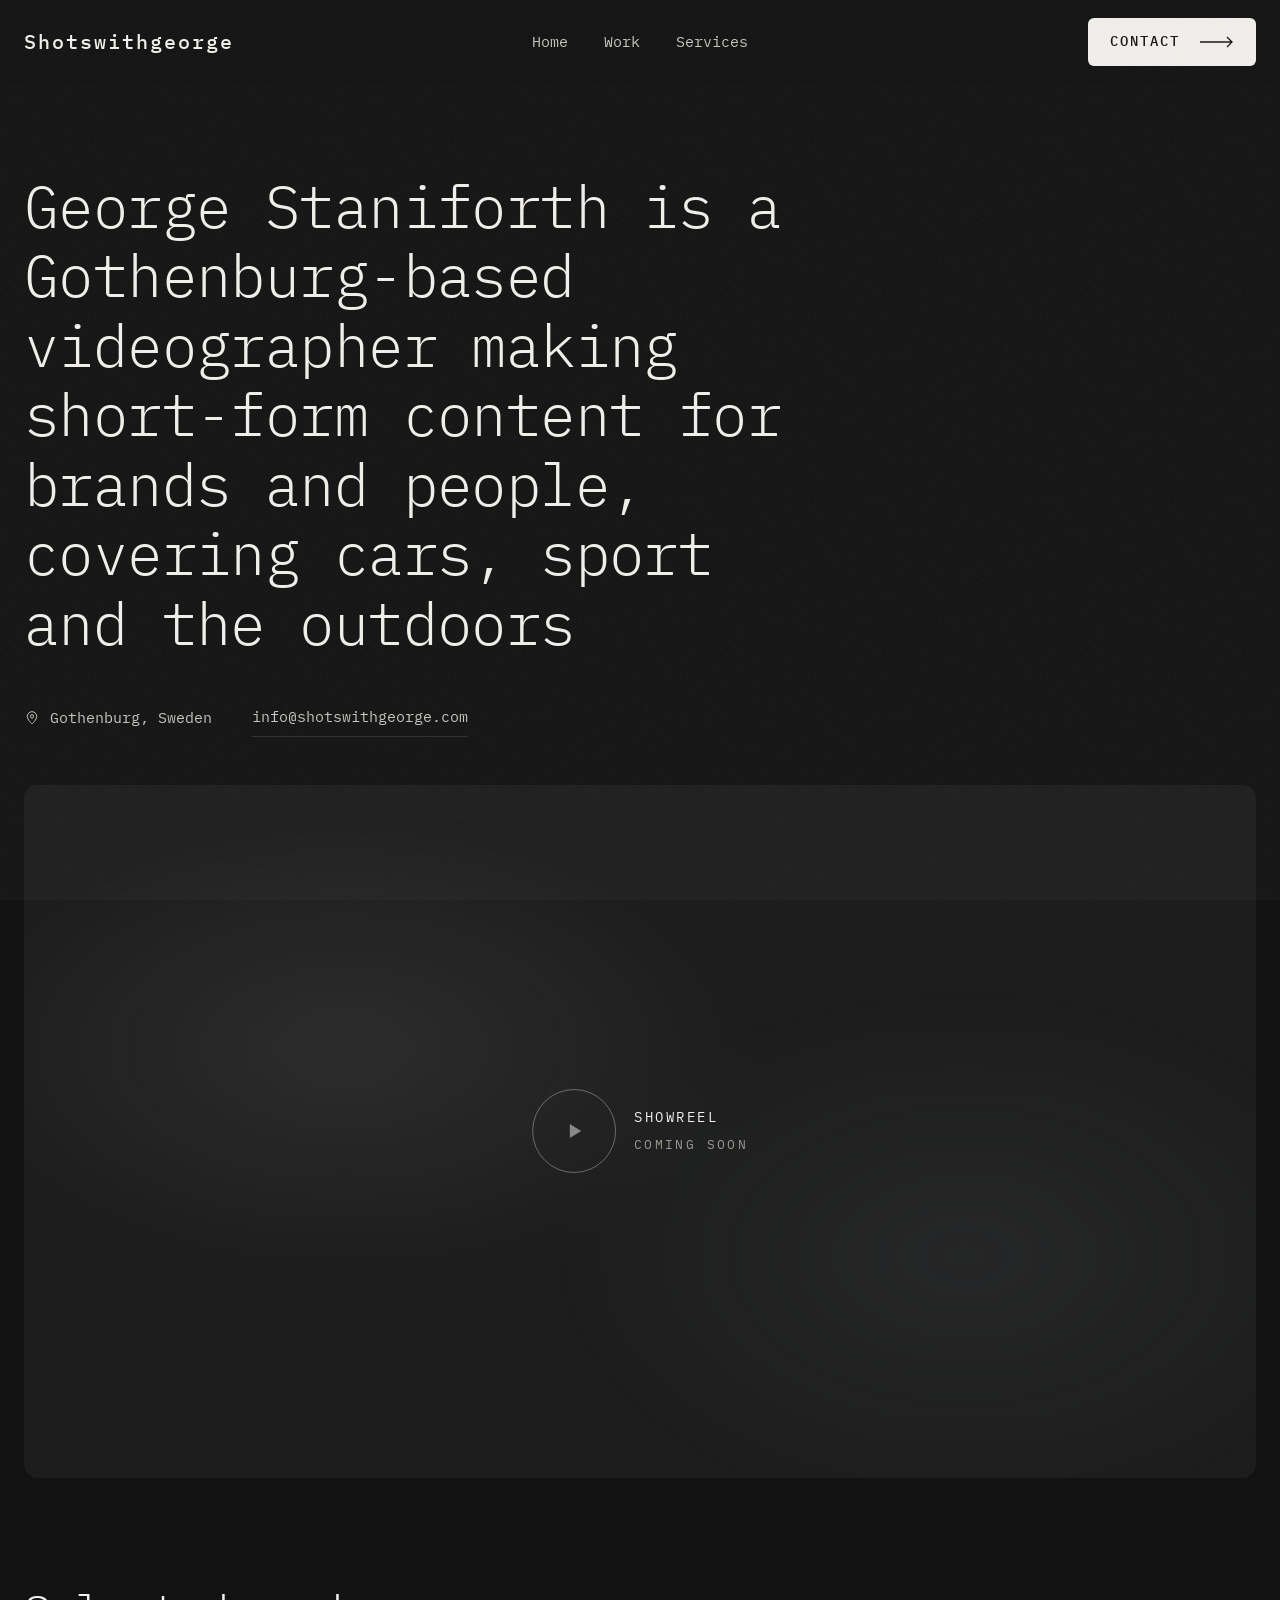
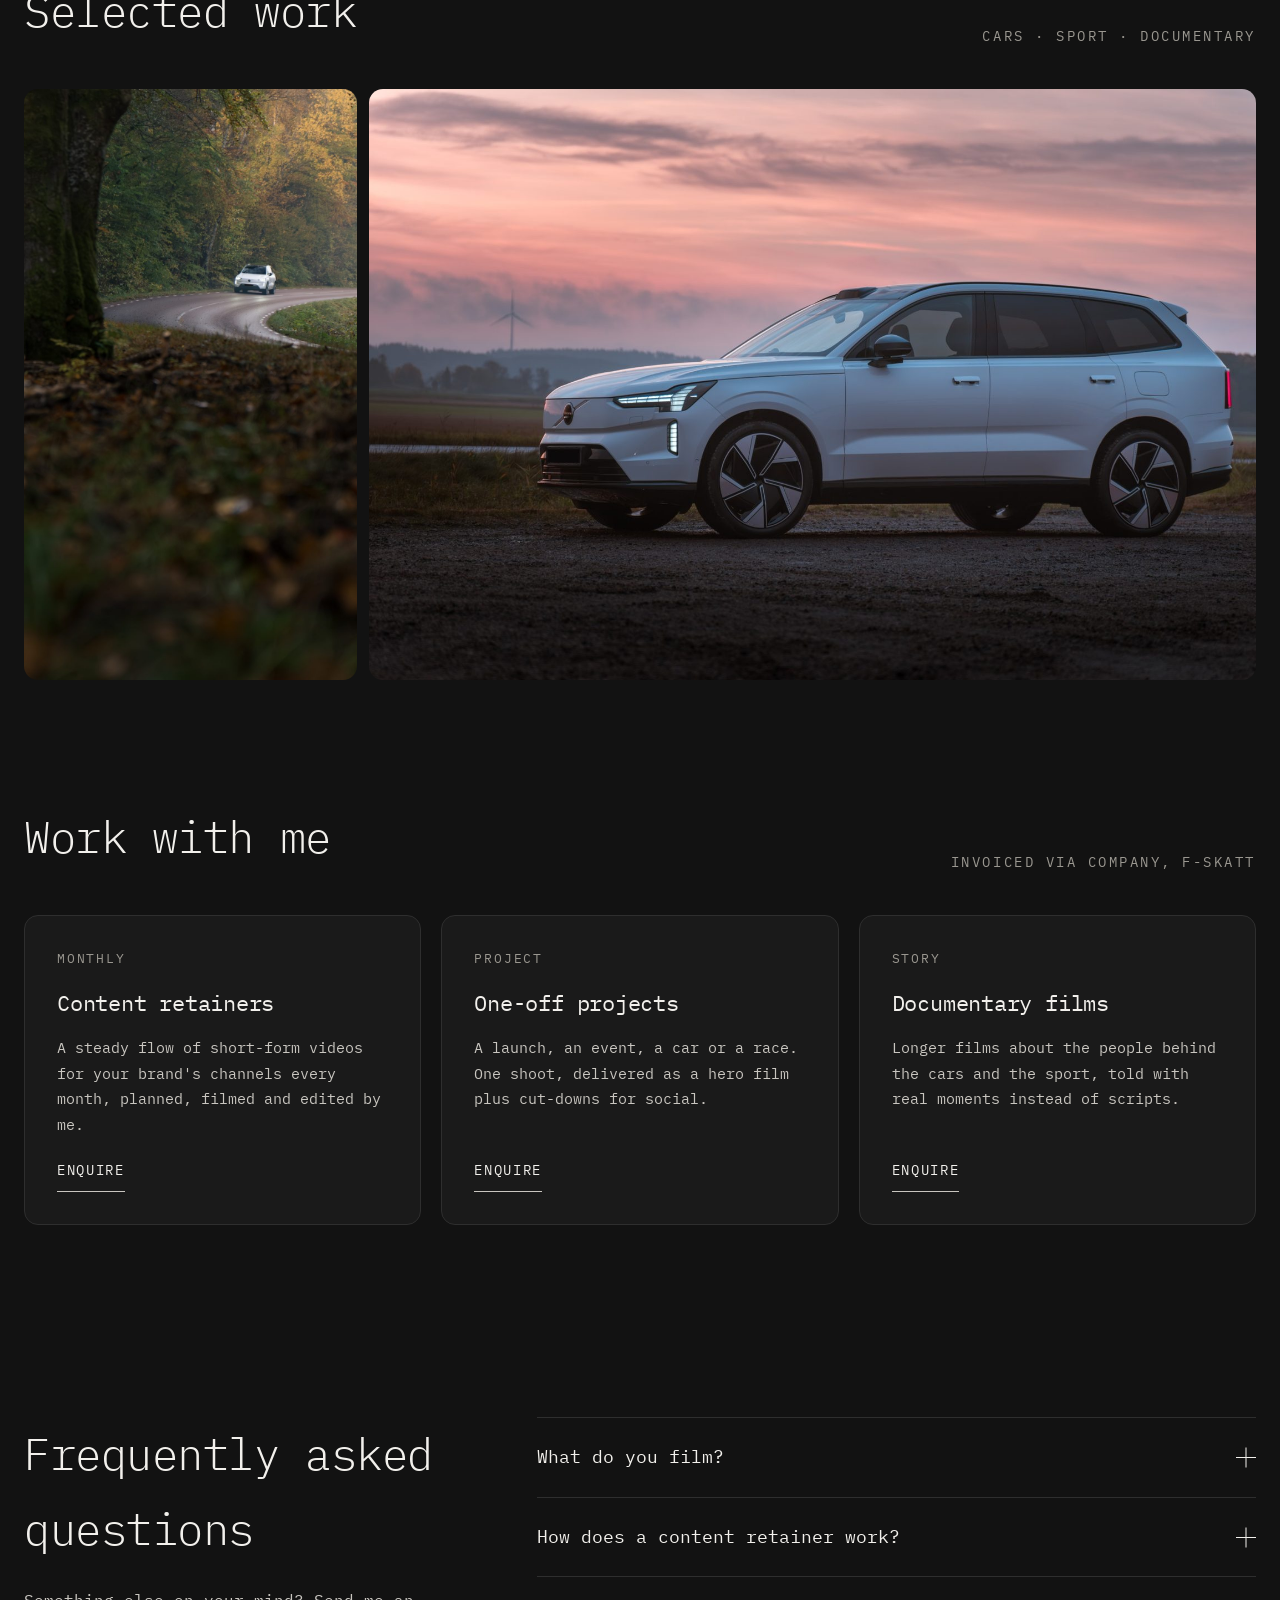
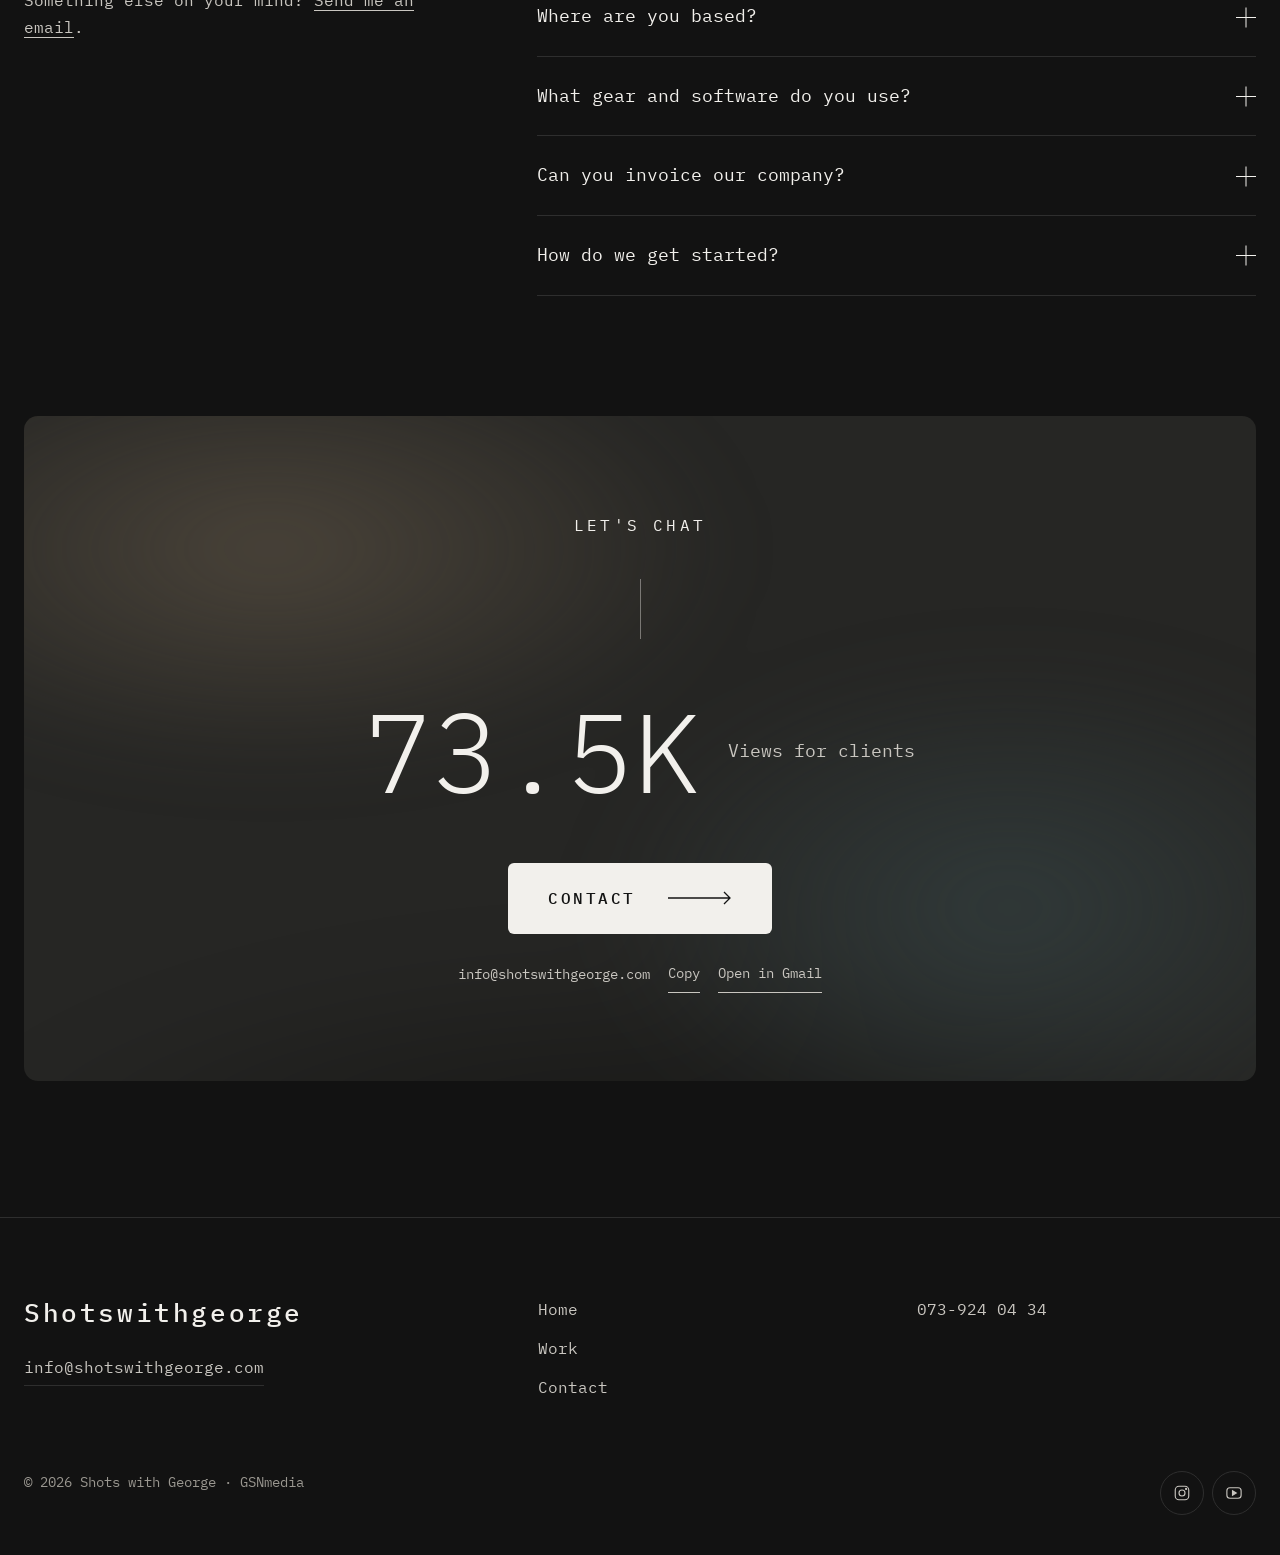
==== commit 6482b9fc: "Header Contact opens an email draft; copy / Gmail fallback when no mail app opens Co-Authored-By: Cl" ====
--- a/index.html
+++ b/index.html
@@ -128,6 +128,11 @@
 .stat-label{font-size:18px;color:var(--soft)}
 .btn-big{display:inline-flex;align-items:center;gap:32px;min-height:56px;padding:22px 40px;background:var(--white);color:#141414;border-radius:6px;font-size:16px;font-weight:500;letter-spacing:.16em;text-transform:uppercase;transition:gap .25s,background .25s}
 .btn-big:hover{background:#fff;gap:40px}
+.cta-group{display:flex;flex-direction:column;align-items:center;gap:22px}
+.mail-alt{display:flex;flex-wrap:wrap;justify-content:center;align-items:center;gap:6px 18px;font-size:14px;color:var(--soft)}
+.mail-alt .hint{flex-basis:100%;color:var(--white)}
+.mail-alt a,.mail-alt button{background:none;border:0;border-bottom:1px solid var(--soft);padding:6px 0;font:inherit;color:var(--soft);cursor:pointer}
+.mail-alt a:hover,.mail-alt button:hover{color:var(--white);border-color:var(--white)}
 @media (max-width:600px){.chat-card{min-height:560px;padding:72px 20px 64px}.stat{flex-direction:column;gap:10px}}
 
 /* footer */
@@ -172,7 +177,7 @@
   <div class="wrap">
     <a class="logo" href="#top" aria-label="Shots with George, home">Shotswithgeorge</a>
     <nav class="menu"><a href="#top">Home</a><a href="#work">Work</a><a href="#services">Services</a></nav>
-    <a class="btn-white" href="#contact">Contact
+    <a class="btn-white" href="mailto:info@shotswithgeorge.com?subject=Video%20enquiry">Contact
       <svg width="34" height="12" viewBox="0 0 34 12" fill="none" stroke="currentColor" stroke-width="1.3" aria-hidden="true"><path d="M0 6h32M27 1l5 5-5 5"/></svg>
     </a>
   </div>
@@ -242,9 +247,17 @@
       <div class="chat-bg" aria-hidden="true"></div>
       <div class="chat-top"><span class="chat-label">Let's chat</span><span class="chat-line" aria-hidden="true"></span></div>
       <div class="stat"><span class="num" id="views" data-target="169000">169K</span><span class="stat-label">Views for clients</span></div>
-      <a class="btn-big" href="mailto:info@shotswithgeorge.com?subject=Video%20enquiry">Contact
-        <svg width="64" height="14" viewBox="0 0 64 14" fill="none" stroke="currentColor" stroke-width="1.3" aria-hidden="true"><path d="M0 7h62M56 1l6 6-6 6"/></svg>
-      </a>
+      <div class="cta-group">
+        <a class="btn-big" href="mailto:info@shotswithgeorge.com?subject=Video%20enquiry">Contact
+          <svg width="64" height="14" viewBox="0 0 64 14" fill="none" stroke="currentColor" stroke-width="1.3" aria-hidden="true"><path d="M0 7h62M56 1l6 6-6 6"/></svg>
+        </a>
+        <div class="mail-alt">
+          <span class="hint" id="mail-hint" hidden>No email app opened? Copy the address or open Gmail.</span>
+          <span id="mail-text">info@shotswithgeorge.com</span>
+          <button type="button" id="copy-mail">Copy</button>
+          <a href="https://mail.google.com/mail/?view=cm&amp;fs=1&amp;to=info%40shotswithgeorge.com&amp;su=Video%20enquiry" target="_blank" rel="noopener">Open in Gmail</a>
+        </div>
+      </div>
     </div>
   </div>
 </section>
@@ -370,6 +383,27 @@
 lb.addEventListener('touchstart',e=>{sx=e.touches[0].clientX;},{passive:true});
 lb.addEventListener('touchend',e=>{if(sx===null)return;const dx=e.changedTouches[0].clientX-sx;sx=null;if(Math.abs(dx)>50&&photos.length>1)step(dx<0?1:-1);});
 
+// email: the links open a draft. If no mail app answers (none set up, or a blocked preview),
+// bring the visitor to the copy / Gmail options in the contact card.
+const MAIL='info@shotswithgeorge.com';
+const mailHint=document.getElementById('mail-hint'),mailText=document.getElementById('mail-text'),copyBtn=document.getElementById('copy-mail');
+document.querySelectorAll('a[href^="mailto:"]').forEach(a=>a.addEventListener('click',()=>{
+  let away=false;const mark=()=>{away=true;};
+  addEventListener('blur',mark);document.addEventListener('visibilitychange',mark);
+  setTimeout(()=>{
+    removeEventListener('blur',mark);document.removeEventListener('visibilitychange',mark);
+    if(away)return;
+    mailHint.hidden=false;document.querySelector('.chat-card').scrollIntoView({behavior:'smooth',block:'center'});
+  },1500);
+}));
+copyBtn.addEventListener('click',async()=>{
+  let ok=false;
+  try{await navigator.clipboard.writeText(MAIL);ok=true;}catch(e){}
+  if(!ok){const r=document.createRange();r.selectNodeContents(mailText);const s=getSelection();s.removeAllRanges();s.addRange(r);try{ok=document.execCommand('copy');}catch(e){}}
+  copyBtn.textContent=ok?'Copied':'Selected, press Ctrl/⌘+C';
+  setTimeout(()=>{copyBtn.textContent='Copy';},2200);
+});
+
 // views count: quick to 149K, then the last 20K over 6 seconds
 const views=document.getElementById('views');
 const fmt=(n,done)=>done?Math.round(n/1000)+'K':n>=1000?(n/1000).toFixed(1)+'K':String(n);
